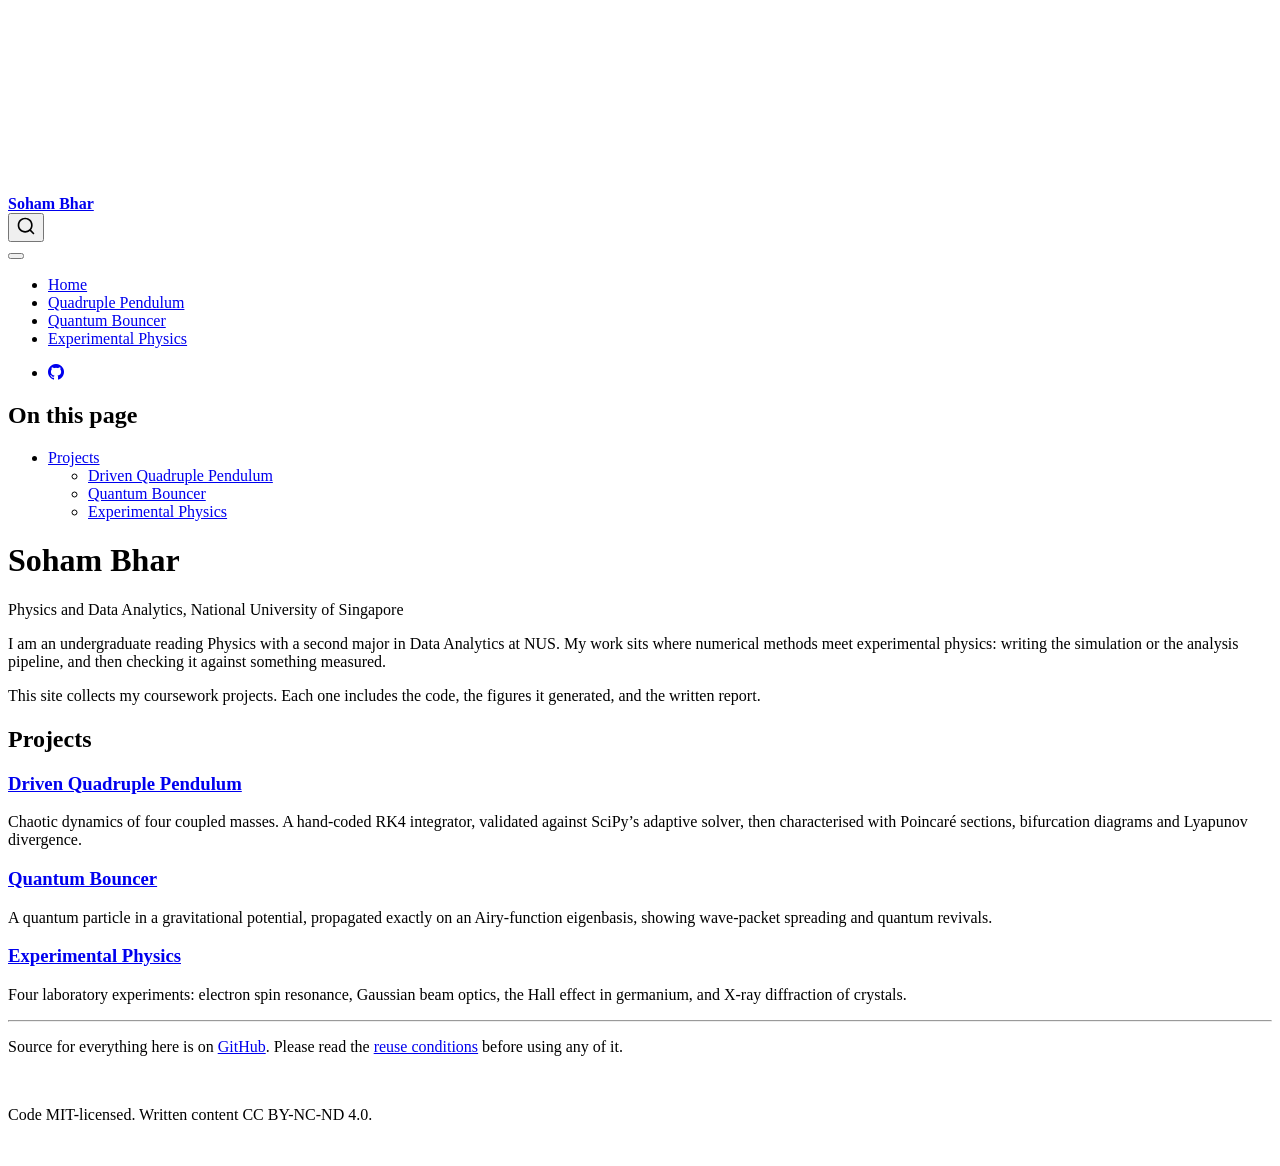
==== index.html @ c8d93c22 "Built site for gh-pages" ====
<!DOCTYPE html>
<html xmlns="http://www.w3.org/1999/xhtml" lang="en" xml:lang="en"><head>

<meta charset="utf-8">
<meta name="generator" content="quarto-1.10.18">

<meta name="viewport" content="width=device-width, initial-scale=1.0, user-scalable=yes">


<title>Soham Bhar</title>
<style>
/* Default styles provided by pandoc.
** See https://pandoc.org/MANUAL.html#variables-for-html for config info.
*/
span.smallcaps{font-variant: small-caps;}
div.columns{display: flex; gap: 1.5em;}
div.column{flex: auto;}
@media screen {
div.columns{gap: min(4vw, 1.5em);}
div.column{overflow-x: auto;}
}
div.hanging-indent{margin-left: 1.5em; text-indent: -1.5em;}
ul.task-list{list-style: none;}
ul.task-list li input[type="checkbox"] {
  width: 0.8em;
  margin: 0 0.8em 0.2em -1em; /* quarto-specific, see https://github.com/quarto-dev/quarto-cli/issues/4556 */ 
  vertical-align: middle;
}
</style>


<script src="site_libs/quarto-nav/quarto-nav.js"></script>
<script src="site_libs/quarto-nav/headroom.min.js"></script>
<script src="site_libs/clipboard/clipboard.min.js"></script>
<script src="site_libs/quarto-search/autocomplete.umd.js"></script>
<script src="site_libs/quarto-search/fuse.min.js"></script>
<script src="site_libs/quarto-search/quarto-search.js"></script>
<meta name="quarto:offset" content="./">
<script src="site_libs/quarto-html/quarto.js" type="module"></script>
<script src="site_libs/quarto-html/tabsets/tabsets.js" type="module"></script>
<script src="site_libs/quarto-html/popper.min.js"></script>
<script src="site_libs/quarto-html/tippy.umd.min.js"></script>
<script src="site_libs/quarto-html/anchor.min.js"></script>
<link href="site_libs/quarto-html/tippy.css" rel="stylesheet">
<link href="site_libs/quarto-html/quarto-syntax-highlighting-64a204ab8560d761af7679ceaba22944.css" rel="stylesheet" id="quarto-text-highlighting-styles">
<script src="site_libs/bootstrap/bootstrap.min.js"></script>
<link href="site_libs/bootstrap/bootstrap-icons.css" rel="stylesheet">
<link href="site_libs/bootstrap/bootstrap-3e9b1289f5f353c49b617ce48ad2bc38.min.css" rel="stylesheet" append-hash="true" id="quarto-bootstrap" data-mode="light">
<script id="quarto-search-options" type="application/json">{
  "location": "navbar",
  "copy-button": false,
  "collapse-after": 3,
  "panel-placement": "end",
  "type": "overlay",
  "limit": 50,
  "keyboard-shortcut": [
    "f",
    "/",
    "s"
  ],
  "show-item-context": false,
  "language": {
    "search-no-results-text": "No results",
    "search-matching-documents-text": "matching documents",
    "search-copy-link-title": "Copy link to search",
    "search-hide-matches-text": "Hide additional matches",
    "search-more-match-text": "more match in this document",
    "search-more-matches-text": "more matches in this document",
    "search-clear-button-title": "Clear",
    "search-text-placeholder": "",
    "search-detached-cancel-button-title": "Cancel",
    "search-submit-button-title": "Submit",
    "search-label": "Search"
  }
}</script>


<link rel="stylesheet" href="styles.css">
</head>

<body class="nav-fixed quarto-light">

<div id="quarto-search-results"></div>
  <header id="quarto-header" class="headroom fixed-top">
    <nav class="navbar navbar-expand-lg " data-bs-theme="dark">
      <div class="navbar-container container-fluid">
      <div class="navbar-brand-container mx-auto">
    <a class="navbar-brand" href="./index.html">
    <span class="navbar-title">Soham Bhar</span>
    </a>
  </div>
            <div id="quarto-search" class="" title="Search"></div>
          <button class="navbar-toggler" type="button" data-bs-toggle="collapse" data-bs-target="#navbarCollapse" aria-controls="navbarCollapse" role="menu" aria-expanded="false" aria-label="Toggle navigation" onclick="if (window.quartoToggleHeadroom) { window.quartoToggleHeadroom(); }">
  <span class="navbar-toggler-icon"></span>
</button>
          <div class="collapse navbar-collapse" id="navbarCollapse">
            <ul class="navbar-nav navbar-nav-scroll me-auto">
  <li class="nav-item">
    <a class="nav-link active" href="./index.html" aria-current="page"> 
<span class="menu-text">Home</span></a>
  </li>  
  <li class="nav-item">
    <a class="nav-link" href="./projects/quadruple-pendulum/index.html"> 
<span class="menu-text">Quadruple Pendulum</span></a>
  </li>  
  <li class="nav-item">
    <a class="nav-link" href="./projects/quantum-bouncer/index.html"> 
<span class="menu-text">Quantum Bouncer</span></a>
  </li>  
  <li class="nav-item">
    <a class="nav-link" href="./projects/experimental-physics/index.html"> 
<span class="menu-text">Experimental Physics</span></a>
  </li>  
</ul>
            <ul class="navbar-nav navbar-nav-scroll ms-auto">
  <li class="nav-item compact">
    <a class="nav-link" href="https://github.com/Soham-Bhar/projects"> <i class="bi bi-github" role="img" aria-label="GitHub">
</i> 
<span class="menu-text"></span></a>
  </li>  
</ul>
          </div> <!-- /navcollapse -->
            <div class="quarto-navbar-tools">
</div>
      </div> <!-- /container-fluid -->
    </nav>
</header>
<!-- content -->
<div id="quarto-content" class="quarto-container page-columns page-rows-contents page-layout-article page-navbar">
<!-- sidebar -->
<!-- margin-sidebar -->
    <div id="quarto-margin-sidebar" class="sidebar margin-sidebar">
        <nav id="TOC" role="doc-toc" class="toc-active">
    <h2 id="toc-title">On this page</h2>
   
  <ul>
  <li><a href="#projects" id="toc-projects" class="nav-link active" data-scroll-target="#projects">Projects</a>
  <ul class="collapse">
  <li><a href="#driven-quadruple-pendulum" id="toc-driven-quadruple-pendulum" class="nav-link" data-scroll-target="#driven-quadruple-pendulum">Driven Quadruple Pendulum</a></li>
  <li><a href="#quantum-bouncer" id="toc-quantum-bouncer" class="nav-link" data-scroll-target="#quantum-bouncer">Quantum Bouncer</a></li>
  <li><a href="#experimental-physics" id="toc-experimental-physics" class="nav-link" data-scroll-target="#experimental-physics">Experimental Physics</a></li>
  </ul></li>
  </ul>
</nav>
    </div>
<!-- main -->
<main class="content" id="quarto-document-content">

<header id="title-block-header" class="quarto-title-block default">
<div class="quarto-title">
<h1 class="title">Soham Bhar</h1>
<p class="subtitle lead">Physics and Data Analytics, National University of Singapore</p>
</div>



<div class="quarto-title-meta">

    
  
    
  </div>
  


</header>


<p>I am an undergraduate reading Physics with a second major in Data Analytics at NUS. My work sits where numerical methods meet experimental physics: writing the simulation or the analysis pipeline, and then checking it against something measured.</p>
<p>This site collects my coursework projects. Each one includes the code, the figures it generated, and the written report.</p>
<section id="projects" class="level2">
<h2 class="anchored" data-anchor-id="projects">Projects</h2>
<section id="driven-quadruple-pendulum" class="level3">
<h3 class="anchored" data-anchor-id="driven-quadruple-pendulum"><a href="./projects/quadruple-pendulum/index.html">Driven Quadruple Pendulum</a></h3>
<p>Chaotic dynamics of four coupled masses. A hand-coded RK4 integrator, validated against SciPy’s adaptive solver, then characterised with Poincaré sections, bifurcation diagrams and Lyapunov divergence.</p>
</section>
<section id="quantum-bouncer" class="level3">
<h3 class="anchored" data-anchor-id="quantum-bouncer"><a href="./projects/quantum-bouncer/index.html">Quantum Bouncer</a></h3>
<p>A quantum particle in a gravitational potential, propagated exactly on an Airy-function eigenbasis, showing wave-packet spreading and quantum revivals.</p>
</section>
<section id="experimental-physics" class="level3">
<h3 class="anchored" data-anchor-id="experimental-physics"><a href="./projects/experimental-physics/index.html">Experimental Physics</a></h3>
<p>Four laboratory experiments: electron spin resonance, Gaussian beam optics, the Hall effect in germanium, and X-ray diffraction of crystals.</p>
<hr>
<p>Source for everything here is on <a href="https://github.com/Soham-Bhar/projects">GitHub</a>. Please read the <a href="https://github.com/Soham-Bhar/projects/blob/main/DISCLAIMER.md">reuse conditions</a> before using any of it.</p>


</section>
</section>

</main> <!-- /main -->
<script id="quarto-html-after-body" type="application/javascript">
  window.document.addEventListener("DOMContentLoaded", function (event) {
    const icon = "";
    const anchorJS = new window.AnchorJS();
    anchorJS.options = {
      placement: 'right',
      icon: icon
    };
    anchorJS.add('.anchored');
    const isCodeAnnotation = (el) => {
      for (const clz of el.classList) {
        if (clz.startsWith('code-annotation-')) {                     
          return true;
        }
      }
      return false;
    }
    const onCopySuccess = function(e) {
      // button target
      const button = e.trigger;
      // don't keep focus
      button.blur();
      // flash "checked"
      button.classList.add('code-copy-button-checked');
      var currentTitle = button.getAttribute("title");
      button.setAttribute("title", "Copied!");
      let tooltip;
      if (window.bootstrap) {
        button.setAttribute("data-bs-toggle", "tooltip");
        button.setAttribute("data-bs-placement", "left");
        button.setAttribute("data-bs-title", "Copied!");
        tooltip = new bootstrap.Tooltip(button, 
          { trigger: "manual", 
            customClass: "code-copy-button-tooltip",
            offset: [0, -8]});
        tooltip.show();    
      }
      setTimeout(function() {
        if (tooltip) {
          tooltip.hide();
          button.removeAttribute("data-bs-title");
          button.removeAttribute("data-bs-toggle");
          button.removeAttribute("data-bs-placement");
        }
        button.setAttribute("title", currentTitle);
        button.classList.remove('code-copy-button-checked');
      }, 1000);
      // clear code selection
      e.clearSelection();
    }
    const getTextToCopy = function(trigger) {
      const outerScaffold = trigger.parentElement.cloneNode(true);
      const codeEl = outerScaffold.querySelector('code');
      for (const childEl of codeEl.children) {
        if (isCodeAnnotation(childEl)) {
          childEl.remove();
        }
      }
      return codeEl.innerText;
    }
    const clipboard = new window.ClipboardJS('.code-copy-button:not([data-in-quarto-modal])', {
      text: getTextToCopy
    });
    clipboard.on('success', onCopySuccess);
    if (window.document.getElementById('quarto-embedded-source-code-modal')) {
      const clipboardModal = new window.ClipboardJS('.code-copy-button[data-in-quarto-modal]', {
        text: getTextToCopy,
        container: window.document.getElementById('quarto-embedded-source-code-modal')
      });
      clipboardModal.on('success', onCopySuccess);
    }
      var localhostRegex = new RegExp(/^(?:http|https):\/\/localhost\:?[0-9]*\//);
      var mailtoRegex = new RegExp(/^mailto:/);
        var filterRegex = new RegExp("https:\/\/Soham-Bhar\.github\.io\/projects\/");
      var isInternal = (href) => {
          return filterRegex.test(href) || localhostRegex.test(href) || mailtoRegex.test(href);
      }
      // Inspect non-navigation links and adorn them if external
     var links = window.document.querySelectorAll('a[href]:not(.nav-link):not(.navbar-brand):not(.toc-action):not(.sidebar-link):not(.sidebar-item-toggle):not(.pagination-link):not(.no-external):not([aria-hidden]):not(.dropdown-item):not(.quarto-navigation-tool):not(.about-link)');
      for (var i=0; i<links.length; i++) {
        const link = links[i];
        if (!isInternal(link.href)) {
          // undo the damage that might have been done by quarto-nav.js in the case of
          // links that we want to consider external
          if (link.dataset.originalHref !== undefined) {
            link.href = link.dataset.originalHref;
          }
        }
      }
    function tippyHover(el, contentFn, onTriggerFn, onUntriggerFn) {
      const config = {
        allowHTML: true,
        maxWidth: 500,
        delay: 100,
        arrow: false,
        appendTo: function(el) {
            return el.parentElement;
        },
        interactive: true,
        interactiveBorder: 10,
        theme: 'quarto',
        placement: 'bottom-start',
      };
      if (contentFn) {
        config.content = contentFn;
      }
      if (onTriggerFn) {
        config.onTrigger = onTriggerFn;
      }
      if (onUntriggerFn) {
        config.onUntrigger = onUntriggerFn;
      }
      window.tippy(el, config); 
    }
    const noterefs = window.document.querySelectorAll('a[role="doc-noteref"]');
    for (var i=0; i<noterefs.length; i++) {
      const ref = noterefs[i];
      tippyHover(ref, function() {
        // use id or data attribute instead here
        let href = ref.getAttribute('data-footnote-href') || ref.getAttribute('href');
        try { href = new URL(href).hash; } catch {}
        const id = href.replace(/^#\/?/, "");
        const note = window.document.getElementById(id);
        if (note) {
          return note.innerHTML;
        } else {
          return "";
        }
      });
    }
    const xrefs = window.document.querySelectorAll('a.quarto-xref');
    const processXRef = (id, note) => {
      // Strip column container classes
      const stripColumnClz = (el) => {
        el.classList.remove("page-full", "page-columns");
        if (el.children) {
          for (const child of el.children) {
            stripColumnClz(child);
          }
        }
      }
      stripColumnClz(note)
      if (id === null || id.startsWith('sec-')) {
        // Special case sections, only their first couple elements
        const container = document.createElement("div");
        if (note.children && note.children.length > 2) {
          container.appendChild(note.children[0].cloneNode(true));
          for (let i = 1; i < note.children.length; i++) {
            const child = note.children[i];
            if (child.tagName === "P" && child.innerText === "") {
              continue;
            } else {
              container.appendChild(child.cloneNode(true));
              break;
            }
          }
          if (window.Quarto?.typesetMath) {
            window.Quarto.typesetMath(container);
          }
          return container.innerHTML
        } else {
          if (window.Quarto?.typesetMath) {
            window.Quarto.typesetMath(note);
          }
          return note.innerHTML;
        }
      } else {
        // Remove any anchor links if they are present
        const anchorLink = note.querySelector('a.anchorjs-link');
        if (anchorLink) {
          anchorLink.remove();
        }
        if (window.Quarto?.typesetMath) {
          window.Quarto.typesetMath(note);
        }
        if (note.classList.contains("callout")) {
          return note.outerHTML;
        } else {
          return note.innerHTML;
        }
      }
    }
    for (var i=0; i<xrefs.length; i++) {
      const xref = xrefs[i];
      tippyHover(xref, undefined, function(instance) {
        instance.disable();
        let url = xref.getAttribute('href');
        let hash = undefined; 
        if (url.startsWith('#')) {
          hash = url;
        } else {
          try { hash = new URL(url).hash; } catch {}
        }
        if (hash) {
          const id = hash.replace(/^#\/?/, "");
          const note = window.document.getElementById(id);
          if (note !== null) {
            try {
              const html = processXRef(id, note.cloneNode(true));
              instance.setContent(html);
            } finally {
              instance.enable();
              instance.show();
            }
          } else {
            // See if we can fetch this
            fetch(url.split('#')[0])
            .then(res => res.text())
            .then(html => {
              const parser = new DOMParser();
              const htmlDoc = parser.parseFromString(html, "text/html");
              const note = htmlDoc.getElementById(id);
              if (note !== null) {
                const html = processXRef(id, note);
                instance.setContent(html);
              } 
            }).finally(() => {
              instance.enable();
              instance.show();
            });
          }
        } else {
          // See if we can fetch a full url (with no hash to target)
          // This is a special case and we should probably do some content thinning / targeting
          fetch(url)
          .then(res => res.text())
          .then(html => {
            const parser = new DOMParser();
            const htmlDoc = parser.parseFromString(html, "text/html");
            const note = htmlDoc.querySelector('main.content');
            if (note !== null) {
              // This should only happen for chapter cross references
              // (since there is no id in the URL)
              // remove the first header
              if (note.children.length > 0 && note.children[0].tagName === "HEADER") {
                note.children[0].remove();
              }
              const html = processXRef(null, note);
              instance.setContent(html);
            } 
          }).finally(() => {
            instance.enable();
            instance.show();
          });
        }
      }, function(instance) {
      });
    }
        let selectedAnnoteEl;
        const selectorForAnnotation = ( cell, annotation) => {
          let cellAttr = 'data-code-cell="' + cell + '"';
          let lineAttr = 'data-code-annotation="' +  annotation + '"';
          const selector = 'span[' + cellAttr + '][' + lineAttr + ']';
          return selector;
        }
        const selectCodeLines = (annoteEl) => {
          const doc = window.document;
          const targetCell = annoteEl.getAttribute("data-target-cell");
          const targetAnnotation = annoteEl.getAttribute("data-target-annotation");
          const annoteSpan = window.document.querySelector(selectorForAnnotation(targetCell, targetAnnotation));
          const lines = annoteSpan.getAttribute("data-code-lines").split(",");
          const lineIds = lines.map((line) => {
            return targetCell + "-" + line;
          })
          let top = null;
          let height = null;
          let parent = null;
          if (lineIds.length > 0) {
              //compute the position of the single el (top and bottom and make a div)
              const el = window.document.getElementById(lineIds[0]);
              top = el.offsetTop;
              height = el.offsetHeight;
              parent = el.parentElement.parentElement;
            if (lineIds.length > 1) {
              const lastEl = window.document.getElementById(lineIds[lineIds.length - 1]);
              const bottom = lastEl.offsetTop + lastEl.offsetHeight;
              height = bottom - top;
            }
            if (top !== null && height !== null && parent !== null) {
              // cook up a div (if necessary) and position it 
              let div = window.document.getElementById("code-annotation-line-highlight");
              if (div === null) {
                div = window.document.createElement("div");
                div.setAttribute("id", "code-annotation-line-highlight");
                div.style.position = 'absolute';
                parent.appendChild(div);
              }
              div.style.top = top - 2 + "px";
              div.style.height = height + 4 + "px";
              div.style.left = 0;
              let gutterDiv = window.document.getElementById("code-annotation-line-highlight-gutter");
              if (gutterDiv === null) {
                gutterDiv = window.document.createElement("div");
                gutterDiv.setAttribute("id", "code-annotation-line-highlight-gutter");
                gutterDiv.style.position = 'absolute';
                const codeCell = window.document.getElementById(targetCell);
                const gutter = codeCell.querySelector('.code-annotation-gutter');
                gutter.appendChild(gutterDiv);
              }
              gutterDiv.style.top = top - 2 + "px";
              gutterDiv.style.height = height + 4 + "px";
            }
            selectedAnnoteEl = annoteEl;
          }
        };
        const unselectCodeLines = () => {
          const elementsIds = ["code-annotation-line-highlight", "code-annotation-line-highlight-gutter"];
          elementsIds.forEach((elId) => {
            const div = window.document.getElementById(elId);
            if (div) {
              div.remove();
            }
          });
          selectedAnnoteEl = undefined;
        };
          // Handle positioning of the toggle
      window.addEventListener(
        "resize",
        throttle(() => {
          elRect = undefined;
          if (selectedAnnoteEl) {
            selectCodeLines(selectedAnnoteEl);
          }
        }, 10)
      );
      function throttle(fn, ms) {
      let throttle = false;
      let timer;
        return (...args) => {
          if(!throttle) { // first call gets through
              fn.apply(this, args);
              throttle = true;
          } else { // all the others get throttled
              if(timer) clearTimeout(timer); // cancel #2
              timer = setTimeout(() => {
                fn.apply(this, args);
                timer = throttle = false;
              }, ms);
          }
        };
      }
        // Attach click handler to the DT
        const annoteDls = window.document.querySelectorAll('dt[data-target-cell]');
        for (const annoteDlNode of annoteDls) {
          annoteDlNode.addEventListener('click', (event) => {
            const clickedEl = event.target;
            if (clickedEl !== selectedAnnoteEl) {
              unselectCodeLines();
              const activeEl = window.document.querySelector('dt[data-target-cell].code-annotation-active');
              if (activeEl) {
                activeEl.classList.remove('code-annotation-active');
              }
              selectCodeLines(clickedEl);
              clickedEl.classList.add('code-annotation-active');
            } else {
              // Unselect the line
              unselectCodeLines();
              clickedEl.classList.remove('code-annotation-active');
            }
          });
        }
    const findCites = (el) => {
      const parentEl = el.parentElement;
      if (parentEl) {
        const cites = parentEl.dataset.cites;
        if (cites) {
          return {
            el,
            cites: cites.split(' ')
          };
        } else {
          return findCites(el.parentElement)
        }
      } else {
        return undefined;
      }
    };
    var bibliorefs = window.document.querySelectorAll('a[role="doc-biblioref"]');
    for (var i=0; i<bibliorefs.length; i++) {
      const ref = bibliorefs[i];
      const citeInfo = findCites(ref);
      if (citeInfo) {
        tippyHover(citeInfo.el, function() {
          var popup = window.document.createElement('div');
          citeInfo.cites.forEach(function(cite) {
            var citeDiv = window.document.createElement('div');
            citeDiv.classList.add('hanging-indent');
            citeDiv.classList.add('csl-entry');
            var biblioDiv = window.document.getElementById('ref-' + cite);
            if (biblioDiv) {
              citeDiv.innerHTML = biblioDiv.innerHTML;
            }
            popup.appendChild(citeDiv);
          });
          return popup.innerHTML;
        });
      }
    }
  });
  </script>
</div> <!-- /content -->
<footer class="footer">
  <div class="nav-footer">
    <div class="nav-footer-left">
      &nbsp;
    </div>   
    <div class="nav-footer-center">
<p>Code MIT-licensed. Written content CC BY-NC-ND 4.0.</p>
</div>
    <div class="nav-footer-right">
      &nbsp;
    </div>
  </div>
</footer>




</body></html>
---- site_libs/quarto-html/tippy.css ----
.tippy-box[data-animation=fade][data-state=hidden]{opacity:0}[data-tippy-root]{max-width:calc(100vw - 10px)}.tippy-box{position:relative;background-color:#333;color:#fff;border-radius:4px;font-size:14px;line-height:1.4;white-space:normal;outline:0;transition-property:transform,visibility,opacity}.tippy-box[data-placement^=top]>.tippy-arrow{bottom:0}.tippy-box[data-placement^=top]>.tippy-arrow:before{bottom:-7px;left:0;border-width:8px 8px 0;border-top-color:initial;transform-origin:center top}.tippy-box[data-placement^=bottom]>.tippy-arrow{top:0}.tippy-box[data-placement^=bottom]>.tippy-arrow:before{top:-7px;left:0;border-width:0 8px 8px;border-bottom-color:initial;transform-origin:center bottom}.tippy-box[data-placement^=left]>.tippy-arrow{right:0}.tippy-box[data-placement^=left]>.tippy-arrow:before{border-width:8px 0 8px 8px;border-left-color:initial;right:-7px;transform-origin:center left}.tippy-box[data-placement^=right]>.tippy-arrow{left:0}.tippy-box[data-placement^=right]>.tippy-arrow:before{left:-7px;border-width:8px 8px 8px 0;border-right-color:initial;transform-origin:center right}.tippy-box[data-inertia][data-state=visible]{transition-timing-function:cubic-bezier(.54,1.5,.38,1.11)}.tippy-arrow{width:16px;height:16px;color:#333}.tippy-arrow:before{content:"";position:absolute;border-color:transparent;border-style:solid}.tippy-content{position:relative;padding:5px 9px;z-index:1}
---- styles.css ----
/* Site styling. Kept minimal so the Quarto theme does the heavy lifting. */
.navbar-brand { font-weight: 600; }
img { max-width: 100%; height: auto; }
table { font-size: 0.95rem; }
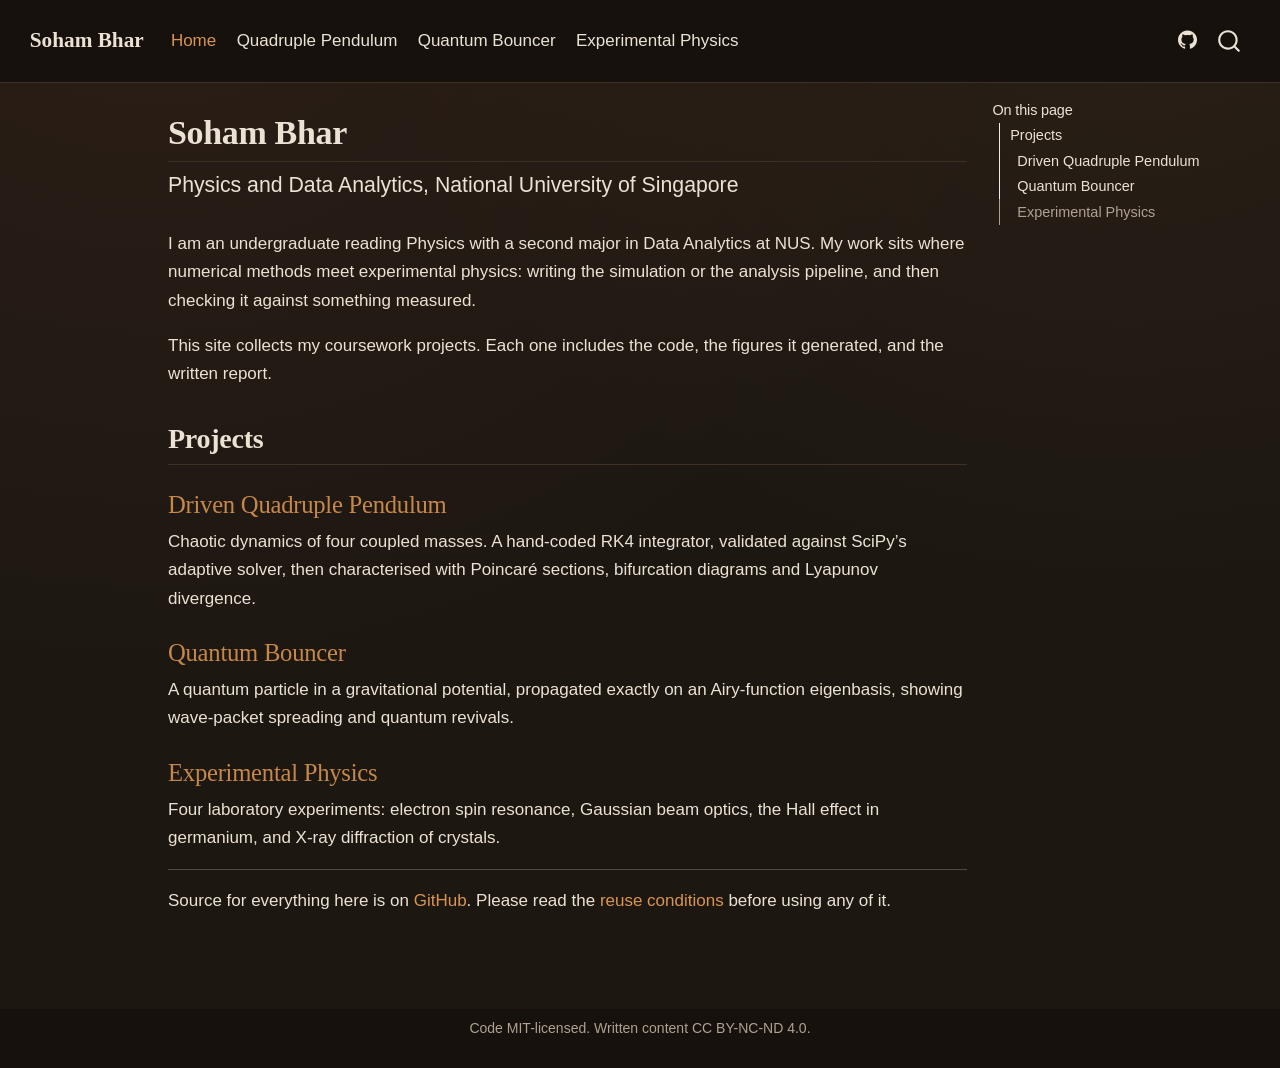
==== commit 89d18160: "Built site for gh-pages" ====
--- a/index.html
+++ b/index.html
@@ -42,10 +42,10 @@
 <script src="site_libs/quarto-html/tippy.umd.min.js"></script>
 <script src="site_libs/quarto-html/anchor.min.js"></script>
 <link href="site_libs/quarto-html/tippy.css" rel="stylesheet">
-<link href="site_libs/quarto-html/quarto-syntax-highlighting-64a204ab8560d761af7679ceaba22944.css" rel="stylesheet" id="quarto-text-highlighting-styles">
+<link href="site_libs/quarto-html/quarto-syntax-highlighting-dark-66e1cb67f2d93782b26b11f2c01b1d3b.css" rel="stylesheet" id="quarto-text-highlighting-styles">
 <script src="site_libs/bootstrap/bootstrap.min.js"></script>
 <link href="site_libs/bootstrap/bootstrap-icons.css" rel="stylesheet">
-<link href="site_libs/bootstrap/bootstrap-3e9b1289f5f353c49b617ce48ad2bc38.min.css" rel="stylesheet" append-hash="true" id="quarto-bootstrap" data-mode="light">
+<link href="site_libs/bootstrap/bootstrap-7ea43e9ae8545d4ee44b853f234bedcc.min.css" rel="stylesheet" append-hash="true" id="quarto-bootstrap" data-mode="dark">
 <script id="quarto-search-options" type="application/json">{
   "location": "navbar",
   "copy-button": false,
--- a/site_libs/quarto-html/quarto-syntax-highlighting-dark-66e1cb67f2d93782b26b11f2c01b1d3b.css
+++ b/site_libs/quarto-html/quarto-syntax-highlighting-dark-66e1cb67f2d93782b26b11f2c01b1d3b.css
@@ -0,0 +1,219 @@
+/* quarto syntax highlight colors */
+:root {
+  --quarto-hl-al-color: #f07178;
+  --quarto-hl-an-color: #d4d0ab;
+  --quarto-hl-at-color: #00e0e0;
+  --quarto-hl-bn-color: #d4d0ab;
+  --quarto-hl-bu-color: #abe338;
+  --quarto-hl-ch-color: #abe338;
+  --quarto-hl-co-color: #f8f8f2;
+  --quarto-hl-cv-color: #ffd700;
+  --quarto-hl-cn-color: #ffd700;
+  --quarto-hl-cf-color: #ffa07a;
+  --quarto-hl-dt-color: #ffa07a;
+  --quarto-hl-dv-color: #d4d0ab;
+  --quarto-hl-do-color: #f8f8f2;
+  --quarto-hl-er-color: #f07178;
+  --quarto-hl-ex-color: #00e0e0;
+  --quarto-hl-fl-color: #d4d0ab;
+  --quarto-hl-fu-color: #ffa07a;
+  --quarto-hl-im-color: #abe338;
+  --quarto-hl-in-color: #d4d0ab;
+  --quarto-hl-kw-color: #ffa07a;
+  --quarto-hl-op-color: #ffa07a;
+  --quarto-hl-ot-color: #00e0e0;
+  --quarto-hl-pp-color: #dcc6e0;
+  --quarto-hl-re-color: #00e0e0;
+  --quarto-hl-sc-color: #abe338;
+  --quarto-hl-ss-color: #abe338;
+  --quarto-hl-st-color: #abe338;
+  --quarto-hl-va-color: #00e0e0;
+  --quarto-hl-vs-color: #abe338;
+  --quarto-hl-wa-color: #dcc6e0;
+}
+
+/* other quarto variables */
+:root {
+  --quarto-font-monospace: "Cascadia Code", "JetBrains Mono", Consolas, Menlo, monospace;
+}
+
+/* syntax highlight based on Pandoc's rules */
+pre > code.sourceCode > span {
+  color: #f8f8f2;
+}
+
+code.sourceCode > span {
+  color: #f8f8f2;
+}
+
+div.sourceCode,
+div.sourceCode pre.sourceCode {
+  color: #f8f8f2;
+}
+
+/* Normal */
+code span {
+  color: #f8f8f2;
+}
+
+/* Alert */
+code span.al {
+  color: #f07178;
+}
+
+/* Annotation */
+code span.an {
+  color: #d4d0ab;
+}
+
+/* Attribute */
+code span.at {
+  color: #00e0e0;
+}
+
+/* BaseN */
+code span.bn {
+  color: #d4d0ab;
+}
+
+/* BuiltIn */
+code span.bu {
+  color: #abe338;
+}
+
+/* ControlFlow */
+code span.cf {
+  font-weight: bold;
+  color: #ffa07a;
+}
+
+/* Char */
+code span.ch {
+  color: #abe338;
+}
+
+/* Constant */
+code span.cn {
+  color: #ffd700;
+}
+
+/* Comment */
+code span.co {
+  font-style: italic;
+  color: #f8f8f2;
+}
+
+/* CommentVar */
+code span.cv {
+  color: #ffd700;
+}
+
+/* Documentation */
+code span.do {
+  color: #f8f8f2;
+}
+
+/* DataType */
+code span.dt {
+  color: #ffa07a;
+}
+
+/* DecVal */
+code span.dv {
+  color: #d4d0ab;
+}
+
+/* Error */
+code span.er {
+  color: #f07178;
+  text-decoration: underline;
+}
+
+/* Extension */
+code span.ex {
+  font-weight: bold;
+  color: #00e0e0;
+}
+
+/* Float */
+code span.fl {
+  color: #d4d0ab;
+}
+
+/* Function */
+code span.fu {
+  color: #ffa07a;
+}
+
+/* Import */
+code span.im {
+  color: #abe338;
+}
+
+/* Information */
+code span.in {
+  color: #d4d0ab;
+}
+
+/* Keyword */
+code span.kw {
+  font-weight: bold;
+  color: #ffa07a;
+}
+
+/* Operator */
+code span.op {
+  color: #ffa07a;
+}
+
+/* Other */
+code span.ot {
+  color: #00e0e0;
+}
+
+/* Preprocessor */
+code span.pp {
+  color: #dcc6e0;
+}
+
+/* RegionMarker */
+code span.re {
+  background-color: #f8f8f2;
+  color: #00e0e0;
+}
+
+/* SpecialChar */
+code span.sc {
+  color: #abe338;
+}
+
+/* SpecialString */
+code span.ss {
+  color: #abe338;
+}
+
+/* String */
+code span.st {
+  color: #abe338;
+}
+
+/* Variable */
+code span.va {
+  color: #00e0e0;
+}
+
+/* VerbatimString */
+code span.vs {
+  color: #abe338;
+}
+
+/* Warning */
+code span.wa {
+  color: #dcc6e0;
+}
+
+.prevent-inlining {
+  content: "</";
+}
+
+/*# sourceMappingURL=88d5ba2ff3b091713fd435de5d09d531.css.map */
--- a/styles.css
+++ b/styles.css
@@ -1,4 +1,3 @@
-/* Site styling. Kept minimal so the Quarto theme does the heavy lifting. */
-.navbar-brand { font-weight: 600; }
+/* Small overrides on top of rustic-dark.scss. Theming lives in the SCSS file. */
 img { max-width: 100%; height: auto; }
 table { font-size: 0.95rem; }
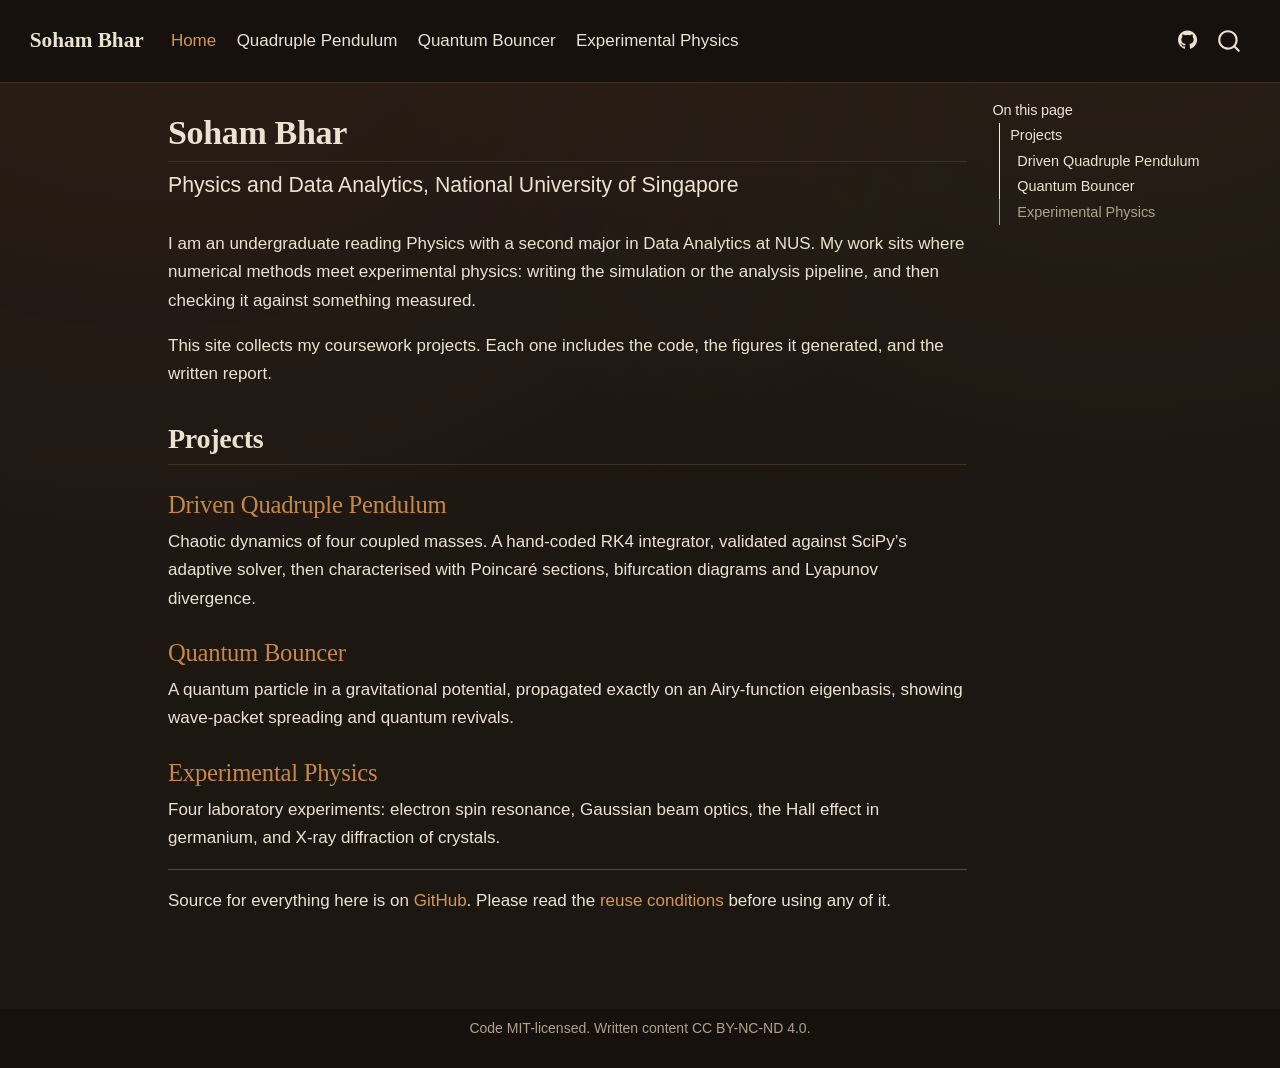
==== commit d422a5b3: "Built site for gh-pages" ====
--- a/index.html
+++ b/index.html
@@ -45,7 +45,7 @@
 <link href="site_libs/quarto-html/quarto-syntax-highlighting-dark-66e1cb67f2d93782b26b11f2c01b1d3b.css" rel="stylesheet" id="quarto-text-highlighting-styles">
 <script src="site_libs/bootstrap/bootstrap.min.js"></script>
 <link href="site_libs/bootstrap/bootstrap-icons.css" rel="stylesheet">
-<link href="site_libs/bootstrap/bootstrap-7ea43e9ae8545d4ee44b853f234bedcc.min.css" rel="stylesheet" append-hash="true" id="quarto-bootstrap" data-mode="dark">
+<link href="site_libs/bootstrap/bootstrap-890c2de5eeea143fa8179472a47f5c75.min.css" rel="stylesheet" append-hash="true" id="quarto-bootstrap" data-mode="dark">
 <script id="quarto-search-options" type="application/json">{
   "location": "navbar",
   "copy-button": false,
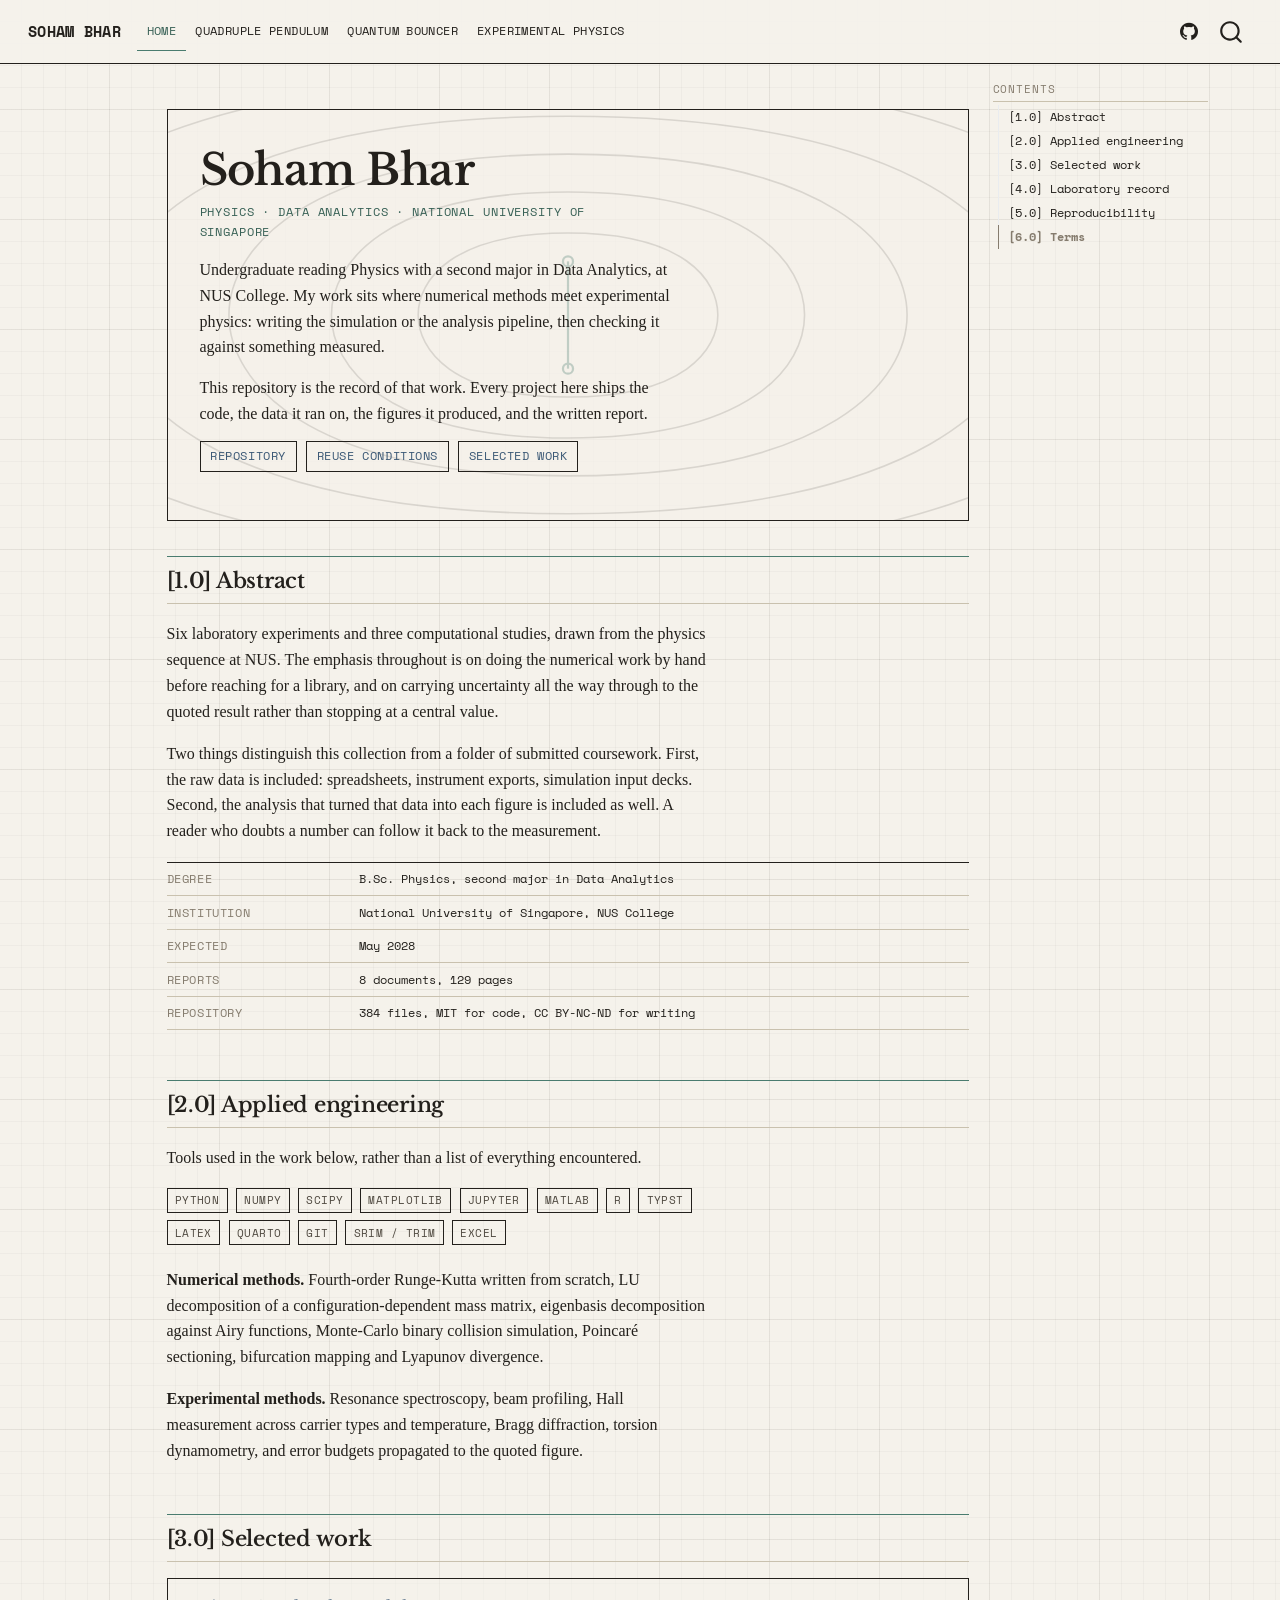
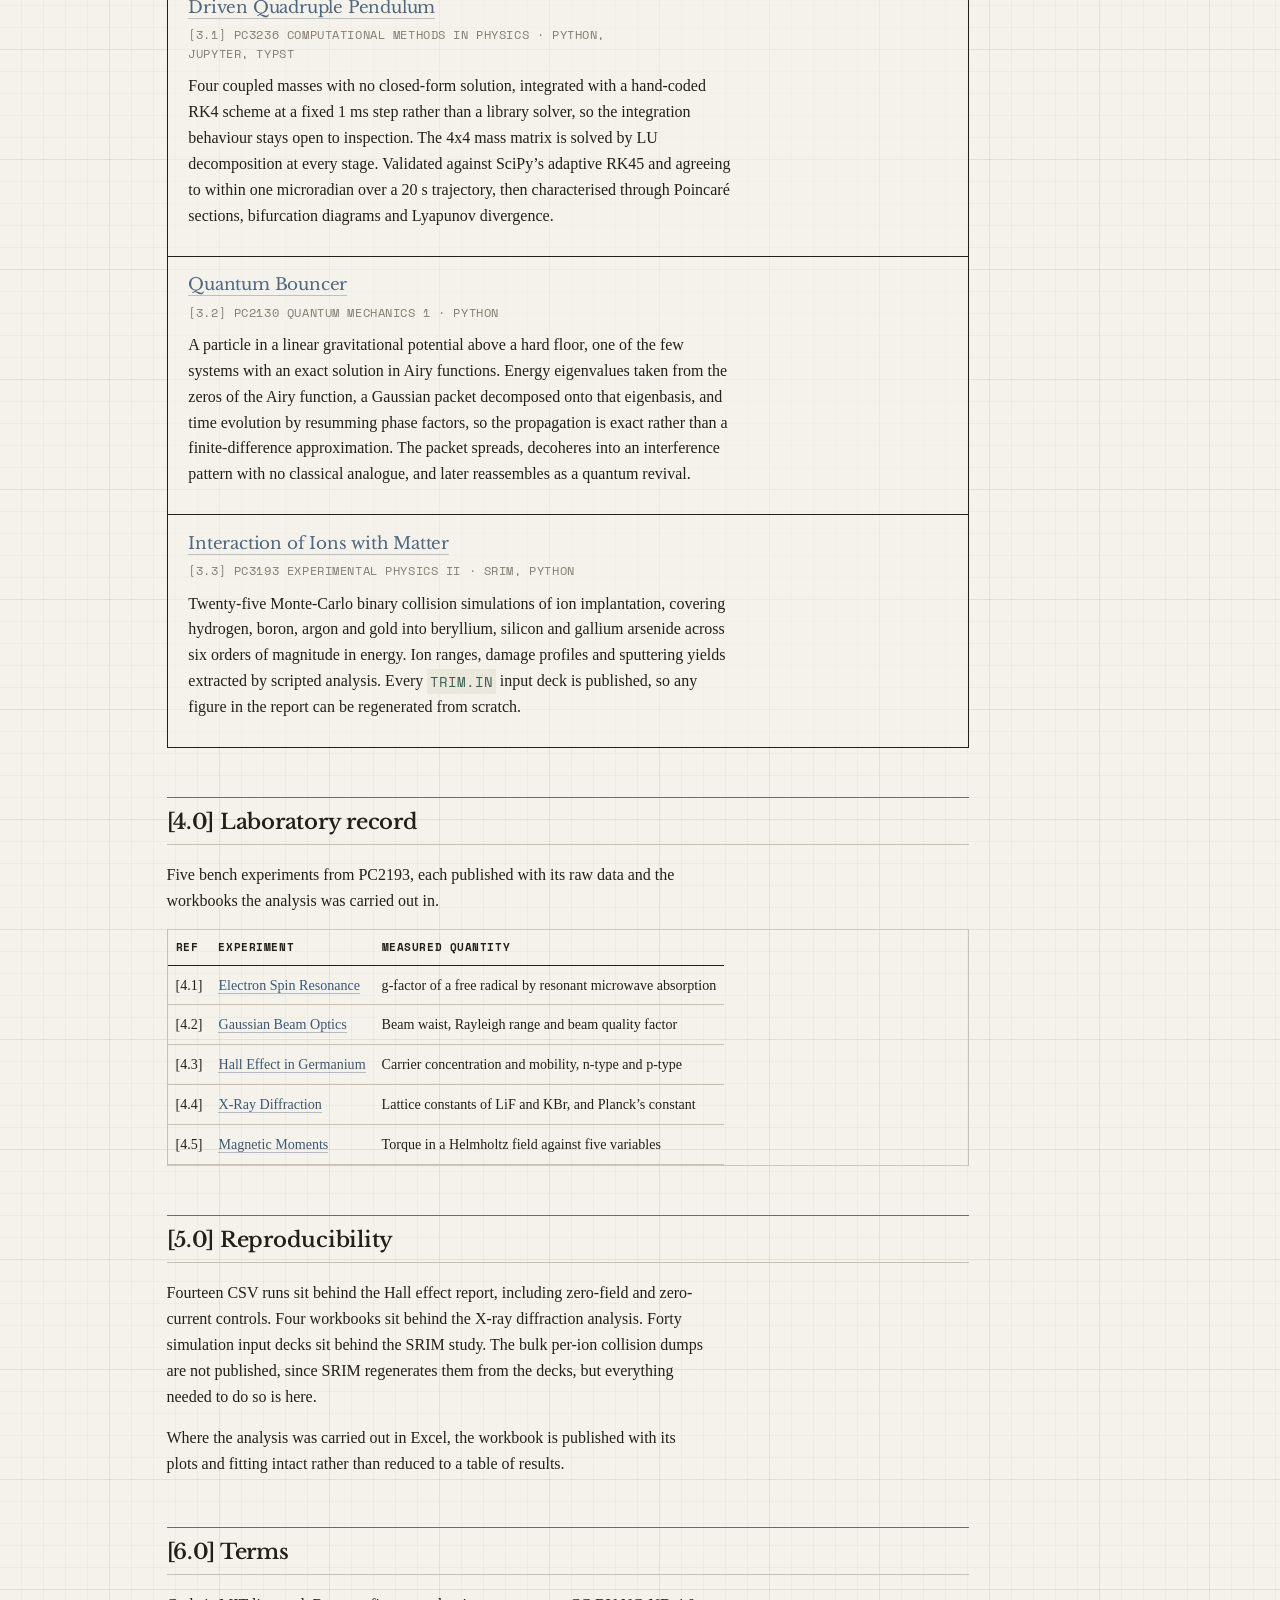
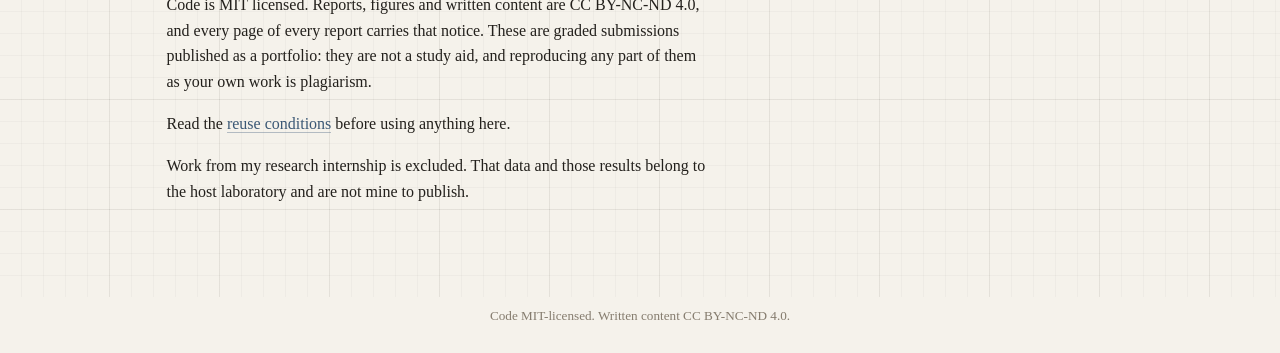
==== commit a684eb88: "Built site for gh-pages" ====
--- a/index.html
+++ b/index.html
@@ -42,10 +42,10 @@
 <script src="site_libs/quarto-html/tippy.umd.min.js"></script>
 <script src="site_libs/quarto-html/anchor.min.js"></script>
 <link href="site_libs/quarto-html/tippy.css" rel="stylesheet">
-<link href="site_libs/quarto-html/quarto-syntax-highlighting-dark-66e1cb67f2d93782b26b11f2c01b1d3b.css" rel="stylesheet" id="quarto-text-highlighting-styles">
+<link href="site_libs/quarto-html/quarto-syntax-highlighting-ecf344317f327f851264e1037ae5e1b5.css" rel="stylesheet" id="quarto-text-highlighting-styles">
 <script src="site_libs/bootstrap/bootstrap.min.js"></script>
 <link href="site_libs/bootstrap/bootstrap-icons.css" rel="stylesheet">
-<link href="site_libs/bootstrap/bootstrap-890c2de5eeea143fa8179472a47f5c75.min.css" rel="stylesheet" append-hash="true" id="quarto-bootstrap" data-mode="dark">
+<link href="site_libs/bootstrap/bootstrap-4ca007f3a6d79a87bb5058a75c5b479d.min.css" rel="stylesheet" append-hash="true" id="quarto-bootstrap" data-mode="light">
 <script id="quarto-search-options" type="application/json">{
   "location": "navbar",
   "copy-button": false,
@@ -73,6 +73,9 @@
     "search-label": "Search"
   }
 }</script>
+<link rel="preconnect" href="https://fonts.googleapis.com">
+<link rel="preconnect" href="https://fonts.gstatic.com" crossorigin="">
+<link rel="stylesheet" href="https://fonts.googleapis.com/css2?family=Libre+Baskerville:ital,wght@0,400;0,700;1,400&amp;family=Space+Mono:ital,wght@0,400;0,700;1,400&amp;display=swap">
 
 
 <link rel="stylesheet" href="styles.css">
@@ -131,61 +134,157 @@
 <!-- margin-sidebar -->
     <div id="quarto-margin-sidebar" class="sidebar margin-sidebar">
         <nav id="TOC" role="doc-toc" class="toc-active">
-    <h2 id="toc-title">On this page</h2>
+    <h2 id="toc-title">Contents</h2>
    
   <ul>
-  <li><a href="#projects" id="toc-projects" class="nav-link active" data-scroll-target="#projects">Projects</a>
-  <ul class="collapse">
-  <li><a href="#driven-quadruple-pendulum" id="toc-driven-quadruple-pendulum" class="nav-link" data-scroll-target="#driven-quadruple-pendulum">Driven Quadruple Pendulum</a></li>
-  <li><a href="#quantum-bouncer" id="toc-quantum-bouncer" class="nav-link" data-scroll-target="#quantum-bouncer">Quantum Bouncer</a></li>
-  <li><a href="#experimental-physics" id="toc-experimental-physics" class="nav-link" data-scroll-target="#experimental-physics">Experimental Physics</a></li>
-  </ul></li>
+  <li><a href="#10-abstract" id="toc-10-abstract" class="nav-link active" data-scroll-target="#10-abstract">[1.0] Abstract</a></li>
+  <li><a href="#20-applied-engineering" id="toc-20-applied-engineering" class="nav-link" data-scroll-target="#20-applied-engineering">[2.0] Applied engineering</a></li>
+  <li><a href="#30-selected-work" id="toc-30-selected-work" class="nav-link" data-scroll-target="#30-selected-work">[3.0] Selected work</a></li>
+  <li><a href="#40-laboratory-record" id="toc-40-laboratory-record" class="nav-link" data-scroll-target="#40-laboratory-record">[4.0] Laboratory record</a></li>
+  <li><a href="#50-reproducibility" id="toc-50-reproducibility" class="nav-link" data-scroll-target="#50-reproducibility">[5.0] Reproducibility</a></li>
+  <li><a href="#60-terms" id="toc-60-terms" class="nav-link" data-scroll-target="#60-terms">[6.0] Terms</a></li>
   </ul>
 </nav>
     </div>
 <!-- main -->
-<main class="content" id="quarto-document-content">
-
-<header id="title-block-header" class="quarto-title-block default">
-<div class="quarto-title">
-<h1 class="title">Soham Bhar</h1>
-<p class="subtitle lead">Physics and Data Analytics, National University of Singapore</p>
-</div>
-
-
-
-<div class="quarto-title-meta">
-
-    
-  
-    
-  </div>
-  
-
-
-</header>
-
-
-<p>I am an undergraduate reading Physics with a second major in Data Analytics at NUS. My work sits where numerical methods meet experimental physics: writing the simulation or the analysis pipeline, and then checking it against something measured.</p>
-<p>This site collects my coursework projects. Each one includes the code, the figures it generated, and the written report.</p>
-<section id="projects" class="level2">
-<h2 class="anchored" data-anchor-id="projects">Projects</h2>
-<section id="driven-quadruple-pendulum" class="level3">
+<main class="content" id="quarto-document-content"><header id="title-block-header" class="quarto-title-block"></header>
+
+
+
+
+<div class="hero">
+<svg class="hero-motif" viewbox="0 0 800 260" preserveaspectratio="xMidYMid slice" aria-hidden="true" focusable="false">
+<g fill="none" stroke="#23201c" stroke-width="1" opacity="0.13"> <path d="M400 78 C 326 78 305 108 305 130 C 305 152 326 182 400 182 C 474 182 495 152 495 130 C 495 108 474 78 400 78 Z"></path> <path d="M400 52 C 283 52 250 98 250 130 C 250 162 283 208 400 208 C 517 208 550 162 550 130 C 550 98 517 52 400 52 Z"></path> <path d="M400 28 C 232 28 185 89 185 130 C 185 171 232 232 400 232 C 568 232 615 171 615 130 C 615 89 568 28 400 28 Z"></path> <path d="M400 4 C 174 4 110 80 110 130 C 110 180 174 256 400 256 C 626 256 690 180 690 130 C 690 80 626 4 400 4 Z"></path> <path d="M400 -22 C 112 -22 30 71 30 130 C 30 189 112 282 400 282 C 688 282 770 189 770 130 C 770 71 688 -22 400 -22 Z"></path> </g> <g fill="none" stroke="#4a7c6f" stroke-width="1.4" opacity="0.3"> <line x1="400" y1="96" x2="400" y2="164"></line> <circle cx="400" cy="96" r="3.2"></circle> <circle cx="400" cy="164" r="3.2"></circle> </g>
+</svg>
+<section id="soham-bhar" class="level1">
+<h1>Soham Bhar</h1>
+<div class="role">
+<p>Physics · Data Analytics · National University of Singapore</p>
+</div>
+<p>Undergraduate reading Physics with a second major in Data Analytics, at NUS College. My work sits where numerical methods meet experimental physics: writing the simulation or the analysis pipeline, then checking it against something measured.</p>
+<p>This repository is the record of that work. Every project here ships the code, the data it ran on, the figures it produced, and the written report.</p>
+<div class="hero-links">
+<p><a href="https://github.com/Soham-Bhar/projects">Repository</a> <a href="https://github.com/Soham-Bhar/projects/blob/main/DISCLAIMER.md">Reuse conditions</a> <a href="#30-selected-work">Selected work</a></p>
+</div>
+</section>
+</div>
+<section id="10-abstract" class="level2">
+<h2 class="anchored" data-anchor-id="10-abstract">[1.0] Abstract</h2>
+<div class="reveal">
+<p>Six laboratory experiments and three computational studies, drawn from the physics sequence at NUS. The emphasis throughout is on doing the numerical work by hand before reaching for a library, and on carrying uncertainty all the way through to the quoted result rather than stopping at a central value.</p>
+<p>Two things distinguish this collection from a folder of submitted coursework. First, the raw data is included: spreadsheets, instrument exports, simulation input decks. Second, the analysis that turned that data into each figure is included as well. A reader who doubts a number can follow it back to the measurement.</p>
+<div class="spec">
+<div>
+<span class="k">Degree</span><span class="v">B.Sc. Physics, second major in Data Analytics</span>
+</div>
+<div>
+<span class="k">Institution</span><span class="v">National University of Singapore, NUS College</span>
+</div>
+<div>
+<span class="k">Expected</span><span class="v">May 2028</span>
+</div>
+<div>
+<span class="k">Reports</span><span class="v">8 documents, 129 pages</span>
+</div>
+<div>
+<span class="k">Repository</span><span class="v">384 files, MIT for code, CC BY-NC-ND for writing</span>
+</div>
+</div>
+</div>
+</section>
+<section id="20-applied-engineering" class="level2">
+<h2 class="anchored" data-anchor-id="20-applied-engineering">[2.0] Applied engineering</h2>
+<div class="reveal">
+<p>Tools used in the work below, rather than a list of everything encountered.</p>
+<p><span class="tag">Python</span> <span class="tag">NumPy</span> <span class="tag">SciPy</span> <span class="tag">Matplotlib</span> <span class="tag">Jupyter</span> <span class="tag">MATLAB</span> <span class="tag">R</span> <span class="tag">Typst</span> <span class="tag">LaTeX</span> <span class="tag">Quarto</span> <span class="tag">Git</span> <span class="tag">SRIM / TRIM</span> <span class="tag">Excel</span></p>
+<p><strong>Numerical methods.</strong> Fourth-order Runge-Kutta written from scratch, LU decomposition of a configuration-dependent mass matrix, eigenbasis decomposition against Airy functions, Monte-Carlo binary collision simulation, Poincaré sectioning, bifurcation mapping and Lyapunov divergence.</p>
+<p><strong>Experimental methods.</strong> Resonance spectroscopy, beam profiling, Hall measurement across carrier types and temperature, Bragg diffraction, torsion dynamometry, and error budgets propagated to the quoted figure.</p>
+</div>
+</section>
+<section id="30-selected-work" class="level2">
+<h2 class="anchored" data-anchor-id="30-selected-work">[3.0] Selected work</h2>
+<div class="reveal">
+<section id="driven-quadruple-pendulum" class="level3 entry">
 <h3 class="anchored" data-anchor-id="driven-quadruple-pendulum"><a href="./projects/quadruple-pendulum/index.html">Driven Quadruple Pendulum</a></h3>
-<p>Chaotic dynamics of four coupled masses. A hand-coded RK4 integrator, validated against SciPy’s adaptive solver, then characterised with Poincaré sections, bifurcation diagrams and Lyapunov divergence.</p>
-</section>
-<section id="quantum-bouncer" class="level3">
+<div class="meta">
+<p>[3.1] PC3236 Computational Methods in Physics · Python, Jupyter, Typst</p>
+</div>
+<p>Four coupled masses with no closed-form solution, integrated with a hand-coded RK4 scheme at a fixed 1 ms step rather than a library solver, so the integration behaviour stays open to inspection. The 4x4 mass matrix is solved by LU decomposition at every stage. Validated against SciPy’s adaptive RK45 and agreeing to within one microradian over a 20 s trajectory, then characterised through Poincaré sections, bifurcation diagrams and Lyapunov divergence.</p>
+</section>
+<section id="quantum-bouncer" class="level3 entry">
 <h3 class="anchored" data-anchor-id="quantum-bouncer"><a href="./projects/quantum-bouncer/index.html">Quantum Bouncer</a></h3>
-<p>A quantum particle in a gravitational potential, propagated exactly on an Airy-function eigenbasis, showing wave-packet spreading and quantum revivals.</p>
-</section>
-<section id="experimental-physics" class="level3">
-<h3 class="anchored" data-anchor-id="experimental-physics"><a href="./projects/experimental-physics/index.html">Experimental Physics</a></h3>
-<p>Four laboratory experiments: electron spin resonance, Gaussian beam optics, the Hall effect in germanium, and X-ray diffraction of crystals.</p>
-<hr>
-<p>Source for everything here is on <a href="https://github.com/Soham-Bhar/projects">GitHub</a>. Please read the <a href="https://github.com/Soham-Bhar/projects/blob/main/DISCLAIMER.md">reuse conditions</a> before using any of it.</p>
-
-
-</section>
+<div class="meta">
+<p>[3.2] PC2130 Quantum Mechanics 1 · Python</p>
+</div>
+<p>A particle in a linear gravitational potential above a hard floor, one of the few systems with an exact solution in Airy functions. Energy eigenvalues taken from the zeros of the Airy function, a Gaussian packet decomposed onto that eigenbasis, and time evolution by resumming phase factors, so the propagation is exact rather than a finite-difference approximation. The packet spreads, decoheres into an interference pattern with no classical analogue, and later reassembles as a quantum revival.</p>
+</section>
+<section id="interaction-of-ions-with-matter" class="level3 entry">
+<h3 class="anchored" data-anchor-id="interaction-of-ions-with-matter"><a href="./projects/experimental-physics/index.html">Interaction of Ions with Matter</a></h3>
+<div class="meta">
+<p>[3.3] PC3193 Experimental Physics II · SRIM, Python</p>
+</div>
+<p>Twenty-five Monte-Carlo binary collision simulations of ion implantation, covering hydrogen, boron, argon and gold into beryllium, silicon and gallium arsenide across six orders of magnitude in energy. Ion ranges, damage profiles and sputtering yields extracted by scripted analysis. Every <code>TRIM.IN</code> input deck is published, so any figure in the report can be regenerated from scratch.</p>
+</section>
+</div>
+</section>
+<section id="40-laboratory-record" class="level2">
+<h2 class="anchored" data-anchor-id="40-laboratory-record">[4.0] Laboratory record</h2>
+<div class="reveal">
+<p>Five bench experiments from PC2193, each published with its raw data and the workbooks the analysis was carried out in.</p>
+<table class="caption-top table">
+<thead>
+<tr class="header">
+<th>Ref</th>
+<th>Experiment</th>
+<th>Measured quantity</th>
+</tr>
+</thead>
+<tbody>
+<tr class="odd">
+<td>[4.1]</td>
+<td><a href="./projects/experimental-physics/index.html">Electron Spin Resonance</a></td>
+<td>g-factor of a free radical by resonant microwave absorption</td>
+</tr>
+<tr class="even">
+<td>[4.2]</td>
+<td><a href="./projects/experimental-physics/index.html">Gaussian Beam Optics</a></td>
+<td>Beam waist, Rayleigh range and beam quality factor</td>
+</tr>
+<tr class="odd">
+<td>[4.3]</td>
+<td><a href="./projects/experimental-physics/index.html">Hall Effect in Germanium</a></td>
+<td>Carrier concentration and mobility, n-type and p-type</td>
+</tr>
+<tr class="even">
+<td>[4.4]</td>
+<td><a href="./projects/experimental-physics/index.html">X-Ray Diffraction</a></td>
+<td>Lattice constants of LiF and KBr, and Planck’s constant</td>
+</tr>
+<tr class="odd">
+<td>[4.5]</td>
+<td><a href="./projects/experimental-physics/index.html">Magnetic Moments</a></td>
+<td>Torque in a Helmholtz field against five variables</td>
+</tr>
+</tbody>
+</table>
+</div>
+</section>
+<section id="50-reproducibility" class="level2">
+<h2 class="anchored" data-anchor-id="50-reproducibility">[5.0] Reproducibility</h2>
+<div class="reveal">
+<p>Fourteen CSV runs sit behind the Hall effect report, including zero-field and zero-current controls. Four workbooks sit behind the X-ray diffraction analysis. Forty simulation input decks sit behind the SRIM study. The bulk per-ion collision dumps are not published, since SRIM regenerates them from the decks, but everything needed to do so is here.</p>
+<p>Where the analysis was carried out in Excel, the workbook is published with its plots and fitting intact rather than reduced to a table of results.</p>
+</div>
+</section>
+<section id="60-terms" class="level2">
+<h2 class="anchored" data-anchor-id="60-terms">[6.0] Terms</h2>
+<div class="reveal">
+<p>Code is MIT licensed. Reports, figures and written content are CC BY-NC-ND 4.0, and every page of every report carries that notice. These are graded submissions published as a portfolio: they are not a study aid, and reproducing any part of them as your own work is plagiarism.</p>
+<p>Read the <a href="https://github.com/Soham-Bhar/projects/blob/main/DISCLAIMER.md">reuse conditions</a> before using anything here.</p>
+<p>Work from my research internship is excluded. That data and those results belong to the host laboratory and are not mine to publish.</p>
+</div>
+
+
 </section>
 
 </main> <!-- /main -->
@@ -603,6 +702,35 @@
     </div>
   </div>
 </footer>
+<script>
+// Reveal-on-scroll, kept mechanical: a rule laid down, an entry settling once.
+// Everything here is progressive. With JS off, or with reduced motion asked for,
+// the page renders complete and static.
+(function () {
+  var reduce = window.matchMedia &&
+               window.matchMedia('(prefers-reduced-motion: reduce)').matches;
+
+  var targets = document.querySelectorAll('main h2, .reveal');
+  if (!targets.length) return;
+
+  // No IntersectionObserver, or motion declined: show everything immediately.
+  if (reduce || !('IntersectionObserver' in window)) {
+    targets.forEach(function (el) { el.classList.add('is-in'); });
+    return;
+  }
+
+  var io = new IntersectionObserver(function (entries) {
+    entries.forEach(function (e) {
+      if (!e.isIntersecting) return;
+      e.target.classList.add('is-in');
+      io.unobserve(e.target);          // once only, never on the way back up
+    });
+  }, { rootMargin: '0px 0px -8% 0px', threshold: 0.08 });
+
+  targets.forEach(function (el) { io.observe(el); });
+})();
+
+</script>
 
 
 
--- a/site_libs/quarto-html/quarto-syntax-highlighting-ecf344317f327f851264e1037ae5e1b5.css
+++ b/site_libs/quarto-html/quarto-syntax-highlighting-ecf344317f327f851264e1037ae5e1b5.css
@@ -0,0 +1,236 @@
+/* quarto syntax highlight colors */
+:root {
+  --quarto-hl-ot-color: #003B4F;
+  --quarto-hl-at-color: #657422;
+  --quarto-hl-ss-color: #20794D;
+  --quarto-hl-an-color: #5E5E5E;
+  --quarto-hl-fu-color: #4758AB;
+  --quarto-hl-st-color: #20794D;
+  --quarto-hl-cf-color: #003B4F;
+  --quarto-hl-op-color: #5E5E5E;
+  --quarto-hl-er-color: #AD0000;
+  --quarto-hl-bn-color: #AD0000;
+  --quarto-hl-al-color: #AD0000;
+  --quarto-hl-va-color: #111111;
+  --quarto-hl-bu-color: inherit;
+  --quarto-hl-ex-color: inherit;
+  --quarto-hl-pp-color: #AD0000;
+  --quarto-hl-in-color: #5E5E5E;
+  --quarto-hl-vs-color: #20794D;
+  --quarto-hl-wa-color: #5E5E5E;
+  --quarto-hl-do-color: #5E5E5E;
+  --quarto-hl-im-color: #00769E;
+  --quarto-hl-ch-color: #20794D;
+  --quarto-hl-dt-color: #AD0000;
+  --quarto-hl-fl-color: #AD0000;
+  --quarto-hl-co-color: #5E5E5E;
+  --quarto-hl-cv-color: #5E5E5E;
+  --quarto-hl-cn-color: #8f5902;
+  --quarto-hl-sc-color: #5E5E5E;
+  --quarto-hl-dv-color: #AD0000;
+  --quarto-hl-kw-color: #003B4F;
+}
+
+/* other quarto variables */
+:root {
+  --quarto-font-monospace: "Space Mono", "Fira Code", ui-monospace, "Cascadia Mono", Consolas, monospace;
+}
+
+/* syntax highlight based on Pandoc's rules */
+pre > code.sourceCode > span {
+  color: #003B4F;
+}
+
+code.sourceCode > span {
+  color: #003B4F;
+}
+
+div.sourceCode,
+div.sourceCode pre.sourceCode {
+  color: #003B4F;
+}
+
+/* Normal */
+code span {
+  color: #003B4F;
+}
+
+/* Alert */
+code span.al {
+  color: #AD0000;
+  font-style: inherit;
+}
+
+/* Annotation */
+code span.an {
+  color: #5E5E5E;
+  font-style: inherit;
+}
+
+/* Attribute */
+code span.at {
+  color: #657422;
+  font-style: inherit;
+}
+
+/* BaseN */
+code span.bn {
+  color: #AD0000;
+  font-style: inherit;
+}
+
+/* BuiltIn */
+code span.bu {
+  font-style: inherit;
+}
+
+/* ControlFlow */
+code span.cf {
+  color: #003B4F;
+  font-weight: bold;
+  font-style: inherit;
+}
+
+/* Char */
+code span.ch {
+  color: #20794D;
+  font-style: inherit;
+}
+
+/* Constant */
+code span.cn {
+  color: #8f5902;
+  font-style: inherit;
+}
+
+/* Comment */
+code span.co {
+  color: #5E5E5E;
+  font-style: inherit;
+}
+
+/* CommentVar */
+code span.cv {
+  color: #5E5E5E;
+  font-style: italic;
+}
+
+/* Documentation */
+code span.do {
+  color: #5E5E5E;
+  font-style: italic;
+}
+
+/* DataType */
+code span.dt {
+  color: #AD0000;
+  font-style: inherit;
+}
+
+/* DecVal */
+code span.dv {
+  color: #AD0000;
+  font-style: inherit;
+}
+
+/* Error */
+code span.er {
+  color: #AD0000;
+  font-style: inherit;
+}
+
+/* Extension */
+code span.ex {
+  font-style: inherit;
+}
+
+/* Float */
+code span.fl {
+  color: #AD0000;
+  font-style: inherit;
+}
+
+/* Function */
+code span.fu {
+  color: #4758AB;
+  font-style: inherit;
+}
+
+/* Import */
+code span.im {
+  color: #00769E;
+  font-style: inherit;
+}
+
+/* Information */
+code span.in {
+  color: #5E5E5E;
+  font-style: inherit;
+}
+
+/* Keyword */
+code span.kw {
+  color: #003B4F;
+  font-weight: bold;
+  font-style: inherit;
+}
+
+/* Operator */
+code span.op {
+  color: #5E5E5E;
+  font-style: inherit;
+}
+
+/* Other */
+code span.ot {
+  color: #003B4F;
+  font-style: inherit;
+}
+
+/* Preprocessor */
+code span.pp {
+  color: #AD0000;
+  font-style: inherit;
+}
+
+/* SpecialChar */
+code span.sc {
+  color: #5E5E5E;
+  font-style: inherit;
+}
+
+/* SpecialString */
+code span.ss {
+  color: #20794D;
+  font-style: inherit;
+}
+
+/* String */
+code span.st {
+  color: #20794D;
+  font-style: inherit;
+}
+
+/* Variable */
+code span.va {
+  color: #111111;
+  font-style: inherit;
+}
+
+/* VerbatimString */
+code span.vs {
+  color: #20794D;
+  font-style: inherit;
+}
+
+/* Warning */
+code span.wa {
+  color: #5E5E5E;
+  font-style: italic;
+}
+
+.prevent-inlining {
+  content: "</";
+}
+
+/*# sourceMappingURL=3ef3be94b0b086f2ea7f2e42cc210da7.css.map */
--- a/styles.css
+++ b/styles.css
@@ -1,3 +1,2 @@
-/* Small overrides on top of rustic-dark.scss. Theming lives in the SCSS file. */
+/* Small overrides. Theming lives in lab-notebook.scss. */
 img { max-width: 100%; height: auto; }
-table { font-size: 0.95rem; }
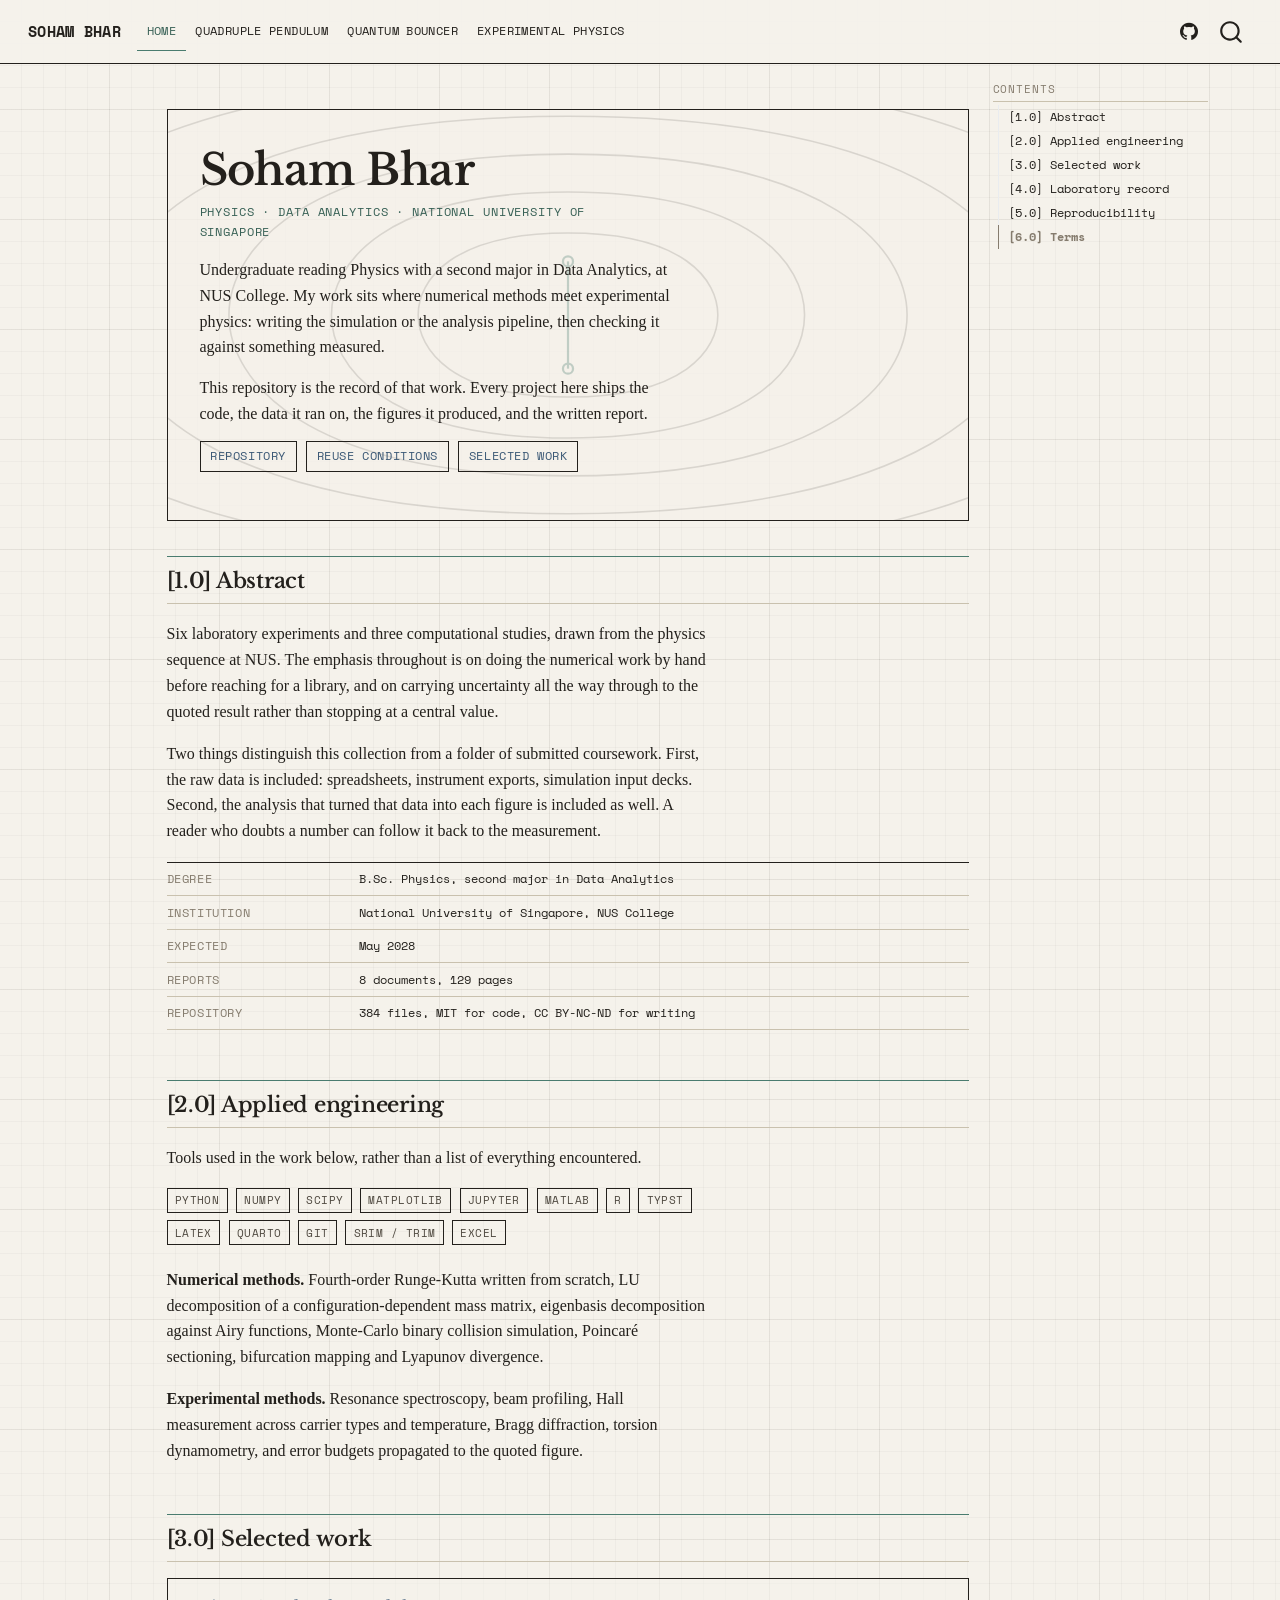
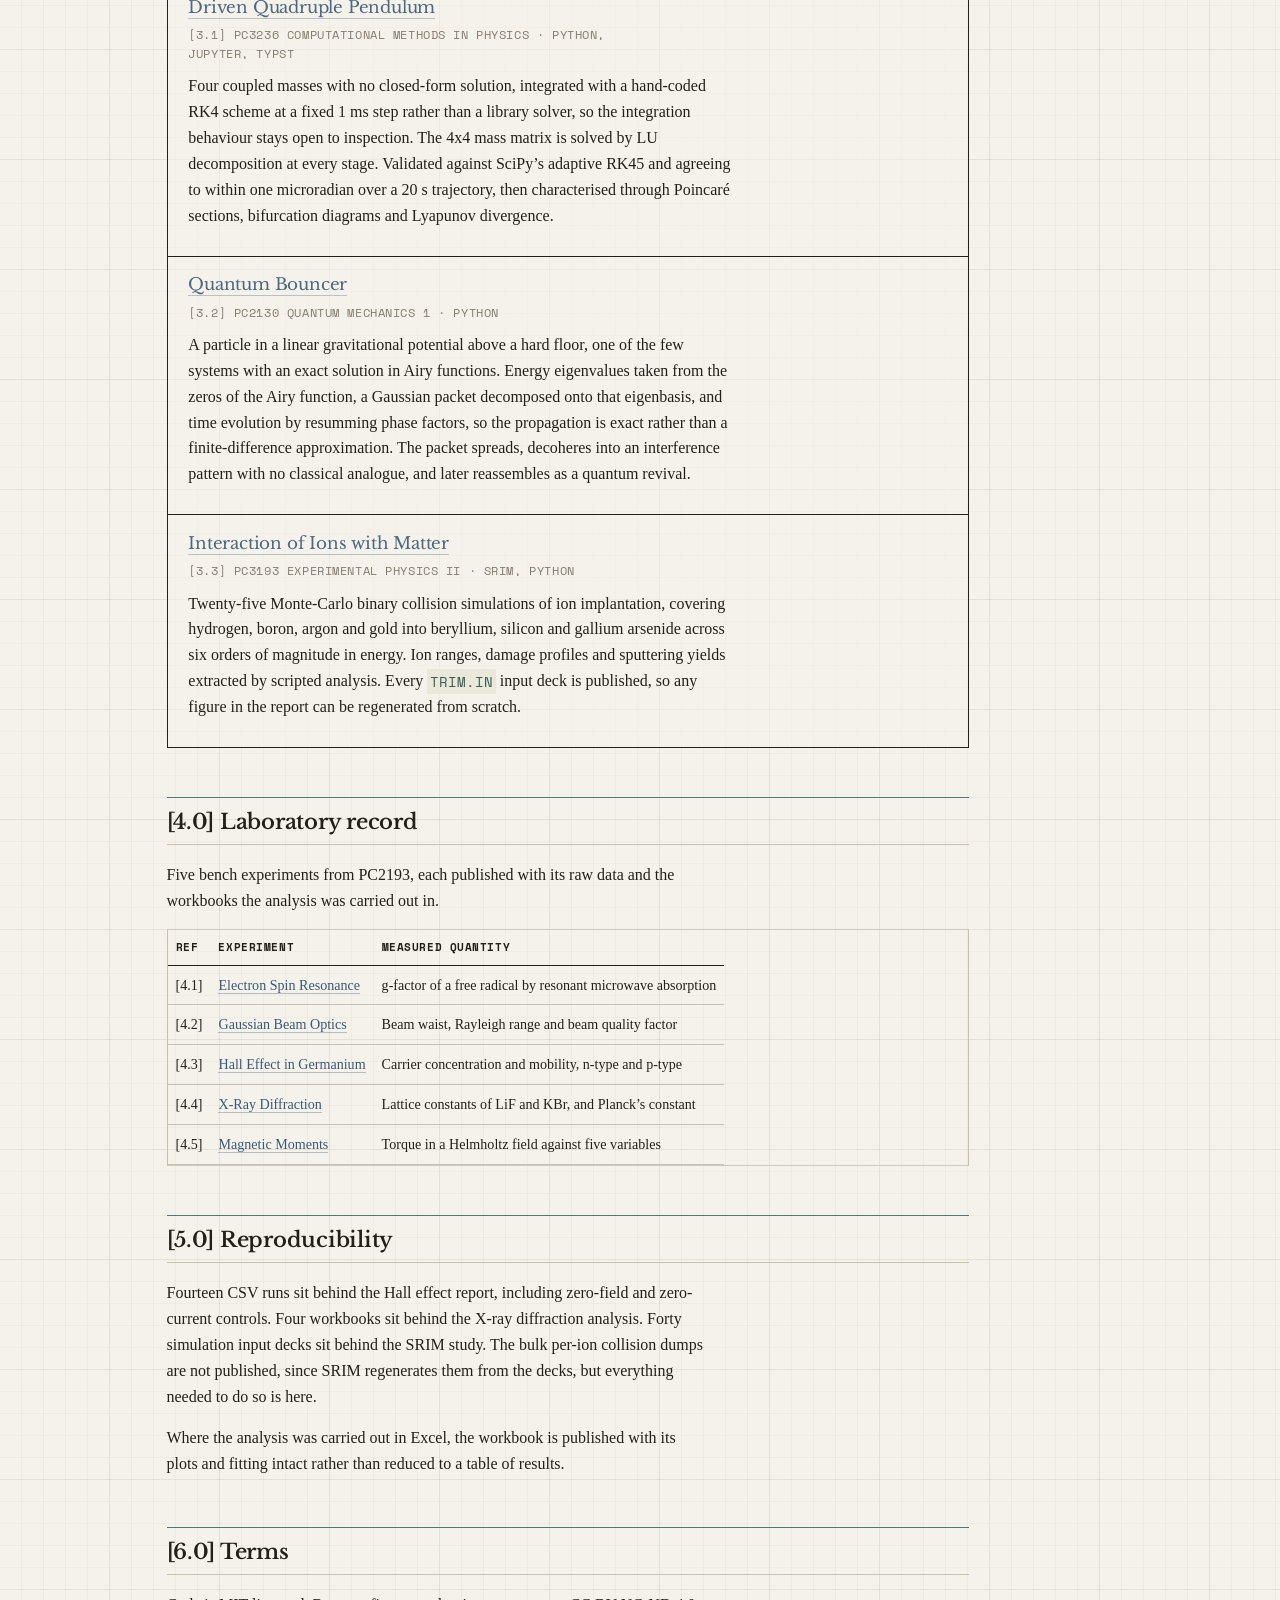
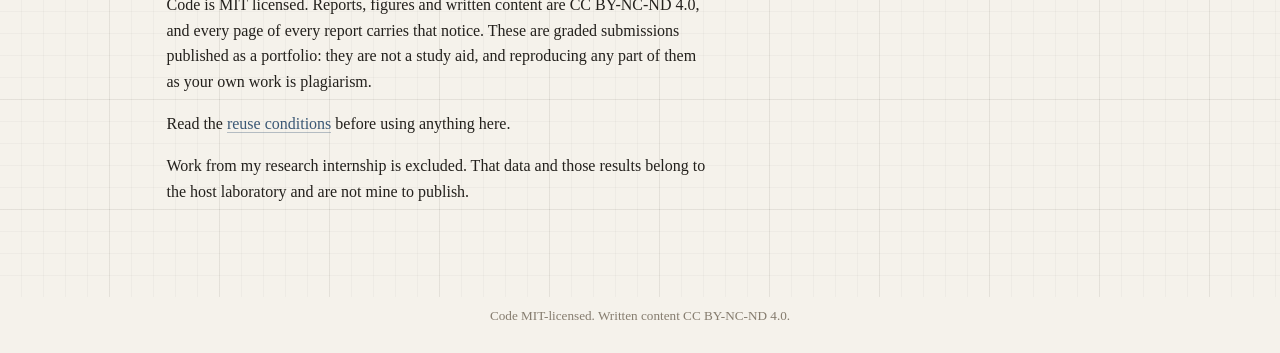
==== commit c2b49ce7: "Built site for gh-pages" ====
--- a/index.html
+++ b/index.html
@@ -45,7 +45,7 @@
 <link href="site_libs/quarto-html/quarto-syntax-highlighting-ecf344317f327f851264e1037ae5e1b5.css" rel="stylesheet" id="quarto-text-highlighting-styles">
 <script src="site_libs/bootstrap/bootstrap.min.js"></script>
 <link href="site_libs/bootstrap/bootstrap-icons.css" rel="stylesheet">
-<link href="site_libs/bootstrap/bootstrap-4ca007f3a6d79a87bb5058a75c5b479d.min.css" rel="stylesheet" append-hash="true" id="quarto-bootstrap" data-mode="light">
+<link href="site_libs/bootstrap/bootstrap-739c3afdf3b0d1ec44932ff8637ce993.min.css" rel="stylesheet" append-hash="true" id="quarto-bootstrap" data-mode="light">
 <script id="quarto-search-options" type="application/json">{
   "location": "navbar",
   "copy-button": false,
@@ -76,6 +76,7 @@
 <link rel="preconnect" href="https://fonts.googleapis.com">
 <link rel="preconnect" href="https://fonts.gstatic.com" crossorigin="">
 <link rel="stylesheet" href="https://fonts.googleapis.com/css2?family=Libre+Baskerville:ital,wght@0,400;0,700;1,400&amp;family=Space+Mono:ital,wght@0,400;0,700;1,400&amp;display=swap">
+<script>document.documentElement.className += " has-js";</script>
 
 
 <link rel="stylesheet" href="styles.css">
@@ -139,7 +140,12 @@
   <ul>
   <li><a href="#10-abstract" id="toc-10-abstract" class="nav-link active" data-scroll-target="#10-abstract">[1.0] Abstract</a></li>
   <li><a href="#20-applied-engineering" id="toc-20-applied-engineering" class="nav-link" data-scroll-target="#20-applied-engineering">[2.0] Applied engineering</a></li>
-  <li><a href="#30-selected-work" id="toc-30-selected-work" class="nav-link" data-scroll-target="#30-selected-work">[3.0] Selected work</a></li>
+  <li><a href="#30-selected-work" id="toc-30-selected-work" class="nav-link" data-scroll-target="#30-selected-work">[3.0] Selected work</a>
+  <ul class="collapse">
+  <li><a href="#driven-quadruple-pendulum" id="toc-driven-quadruple-pendulum" class="nav-link" data-scroll-target="#driven-quadruple-pendulum">Driven Quadruple Pendulum</a></li>
+  <li><a href="#quantum-bouncer" id="toc-quantum-bouncer" class="nav-link" data-scroll-target="#quantum-bouncer">Quantum Bouncer</a></li>
+  <li><a href="#interaction-of-ions-with-matter" id="toc-interaction-of-ions-with-matter" class="nav-link" data-scroll-target="#interaction-of-ions-with-matter">Interaction of Ions with Matter</a></li>
+  </ul></li>
   <li><a href="#40-laboratory-record" id="toc-40-laboratory-record" class="nav-link" data-scroll-target="#40-laboratory-record">[4.0] Laboratory record</a></li>
   <li><a href="#50-reproducibility" id="toc-50-reproducibility" class="nav-link" data-scroll-target="#50-reproducibility">[5.0] Reproducibility</a></li>
   <li><a href="#60-terms" id="toc-60-terms" class="nav-link" data-scroll-target="#60-terms">[6.0] Terms</a></li>
@@ -170,7 +176,6 @@
 </div>
 <section id="10-abstract" class="level2">
 <h2 class="anchored" data-anchor-id="10-abstract">[1.0] Abstract</h2>
-<div class="reveal">
 <p>Six laboratory experiments and three computational studies, drawn from the physics sequence at NUS. The emphasis throughout is on doing the numerical work by hand before reaching for a library, and on carrying uncertainty all the way through to the quoted result rather than stopping at a central value.</p>
 <p>Two things distinguish this collection from a folder of submitted coursework. First, the raw data is included: spreadsheets, instrument exports, simulation input decks. Second, the analysis that turned that data into each figure is included as well. A reader who doubts a number can follow it back to the measurement.</p>
 <div class="spec">
@@ -190,20 +195,16 @@
 <span class="k">Repository</span><span class="v">384 files, MIT for code, CC BY-NC-ND for writing</span>
 </div>
 </div>
-</div>
 </section>
 <section id="20-applied-engineering" class="level2">
 <h2 class="anchored" data-anchor-id="20-applied-engineering">[2.0] Applied engineering</h2>
-<div class="reveal">
 <p>Tools used in the work below, rather than a list of everything encountered.</p>
 <p><span class="tag">Python</span> <span class="tag">NumPy</span> <span class="tag">SciPy</span> <span class="tag">Matplotlib</span> <span class="tag">Jupyter</span> <span class="tag">MATLAB</span> <span class="tag">R</span> <span class="tag">Typst</span> <span class="tag">LaTeX</span> <span class="tag">Quarto</span> <span class="tag">Git</span> <span class="tag">SRIM / TRIM</span> <span class="tag">Excel</span></p>
 <p><strong>Numerical methods.</strong> Fourth-order Runge-Kutta written from scratch, LU decomposition of a configuration-dependent mass matrix, eigenbasis decomposition against Airy functions, Monte-Carlo binary collision simulation, Poincaré sectioning, bifurcation mapping and Lyapunov divergence.</p>
 <p><strong>Experimental methods.</strong> Resonance spectroscopy, beam profiling, Hall measurement across carrier types and temperature, Bragg diffraction, torsion dynamometry, and error budgets propagated to the quoted figure.</p>
-</div>
 </section>
 <section id="30-selected-work" class="level2">
 <h2 class="anchored" data-anchor-id="30-selected-work">[3.0] Selected work</h2>
-<div class="reveal">
 <section id="driven-quadruple-pendulum" class="level3 entry">
 <h3 class="anchored" data-anchor-id="driven-quadruple-pendulum"><a href="./projects/quadruple-pendulum/index.html">Driven Quadruple Pendulum</a></h3>
 <div class="meta">
@@ -225,11 +226,9 @@
 </div>
 <p>Twenty-five Monte-Carlo binary collision simulations of ion implantation, covering hydrogen, boron, argon and gold into beryllium, silicon and gallium arsenide across six orders of magnitude in energy. Ion ranges, damage profiles and sputtering yields extracted by scripted analysis. Every <code>TRIM.IN</code> input deck is published, so any figure in the report can be regenerated from scratch.</p>
 </section>
-</div>
 </section>
 <section id="40-laboratory-record" class="level2">
 <h2 class="anchored" data-anchor-id="40-laboratory-record">[4.0] Laboratory record</h2>
-<div class="reveal">
 <p>Five bench experiments from PC2193, each published with its raw data and the workbooks the analysis was carried out in.</p>
 <table class="caption-top table">
 <thead>
@@ -267,22 +266,17 @@
 </tr>
 </tbody>
 </table>
-</div>
 </section>
 <section id="50-reproducibility" class="level2">
 <h2 class="anchored" data-anchor-id="50-reproducibility">[5.0] Reproducibility</h2>
-<div class="reveal">
 <p>Fourteen CSV runs sit behind the Hall effect report, including zero-field and zero-current controls. Four workbooks sit behind the X-ray diffraction analysis. Forty simulation input decks sit behind the SRIM study. The bulk per-ion collision dumps are not published, since SRIM regenerates them from the decks, but everything needed to do so is here.</p>
 <p>Where the analysis was carried out in Excel, the workbook is published with its plots and fitting intact rather than reduced to a table of results.</p>
-</div>
 </section>
 <section id="60-terms" class="level2">
 <h2 class="anchored" data-anchor-id="60-terms">[6.0] Terms</h2>
-<div class="reveal">
 <p>Code is MIT licensed. Reports, figures and written content are CC BY-NC-ND 4.0, and every page of every report carries that notice. These are graded submissions published as a portfolio: they are not a study aid, and reproducing any part of them as your own work is plagiarism.</p>
 <p>Read the <a href="https://github.com/Soham-Bhar/projects/blob/main/DISCLAIMER.md">reuse conditions</a> before using anything here.</p>
 <p>Work from my research internship is excluded. That data and those results belong to the host laboratory and are not mine to publish.</p>
-</div>
 
 
 </section>
@@ -710,7 +704,7 @@
   var reduce = window.matchMedia &&
                window.matchMedia('(prefers-reduced-motion: reduce)').matches;
 
-  var targets = document.querySelectorAll('main h2, .reveal');
+  var targets = document.querySelectorAll('main h2, .entry');
   if (!targets.length) return;
 
   // No IntersectionObserver, or motion declined: show everything immediately.
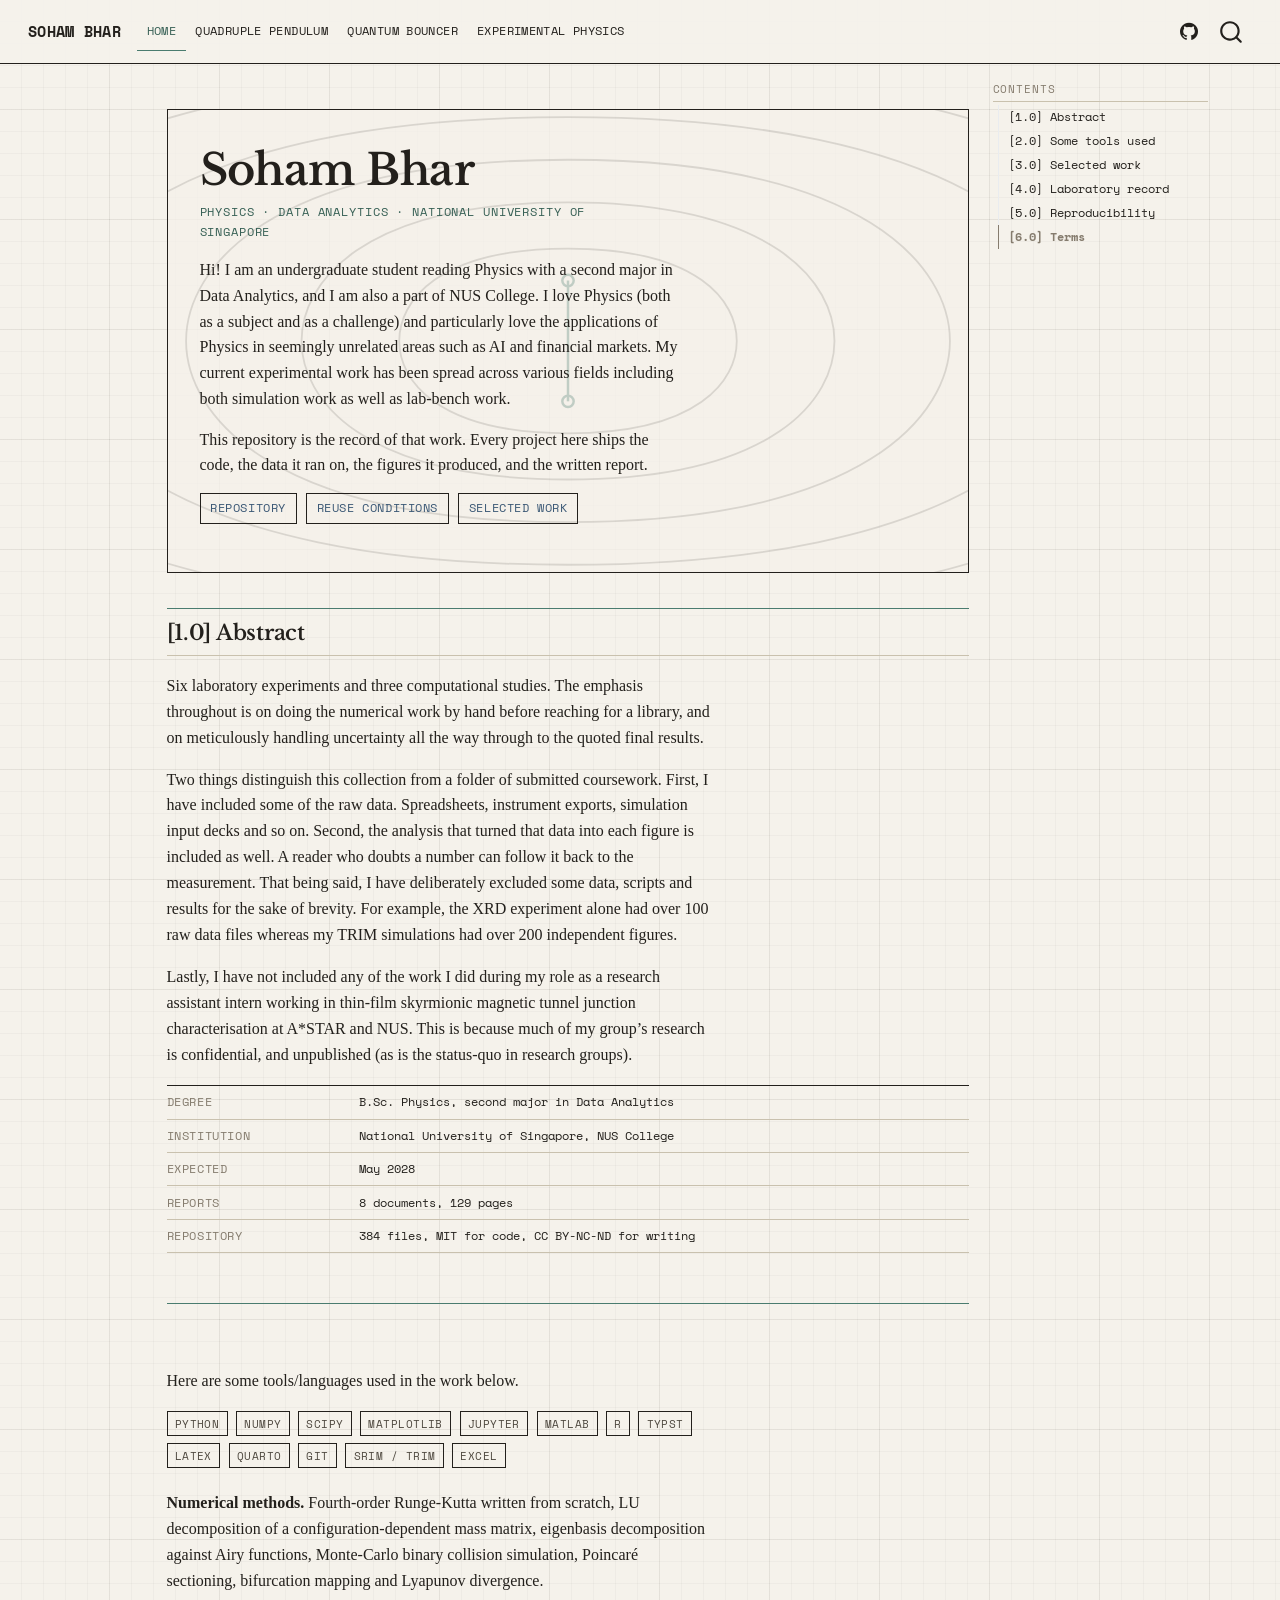
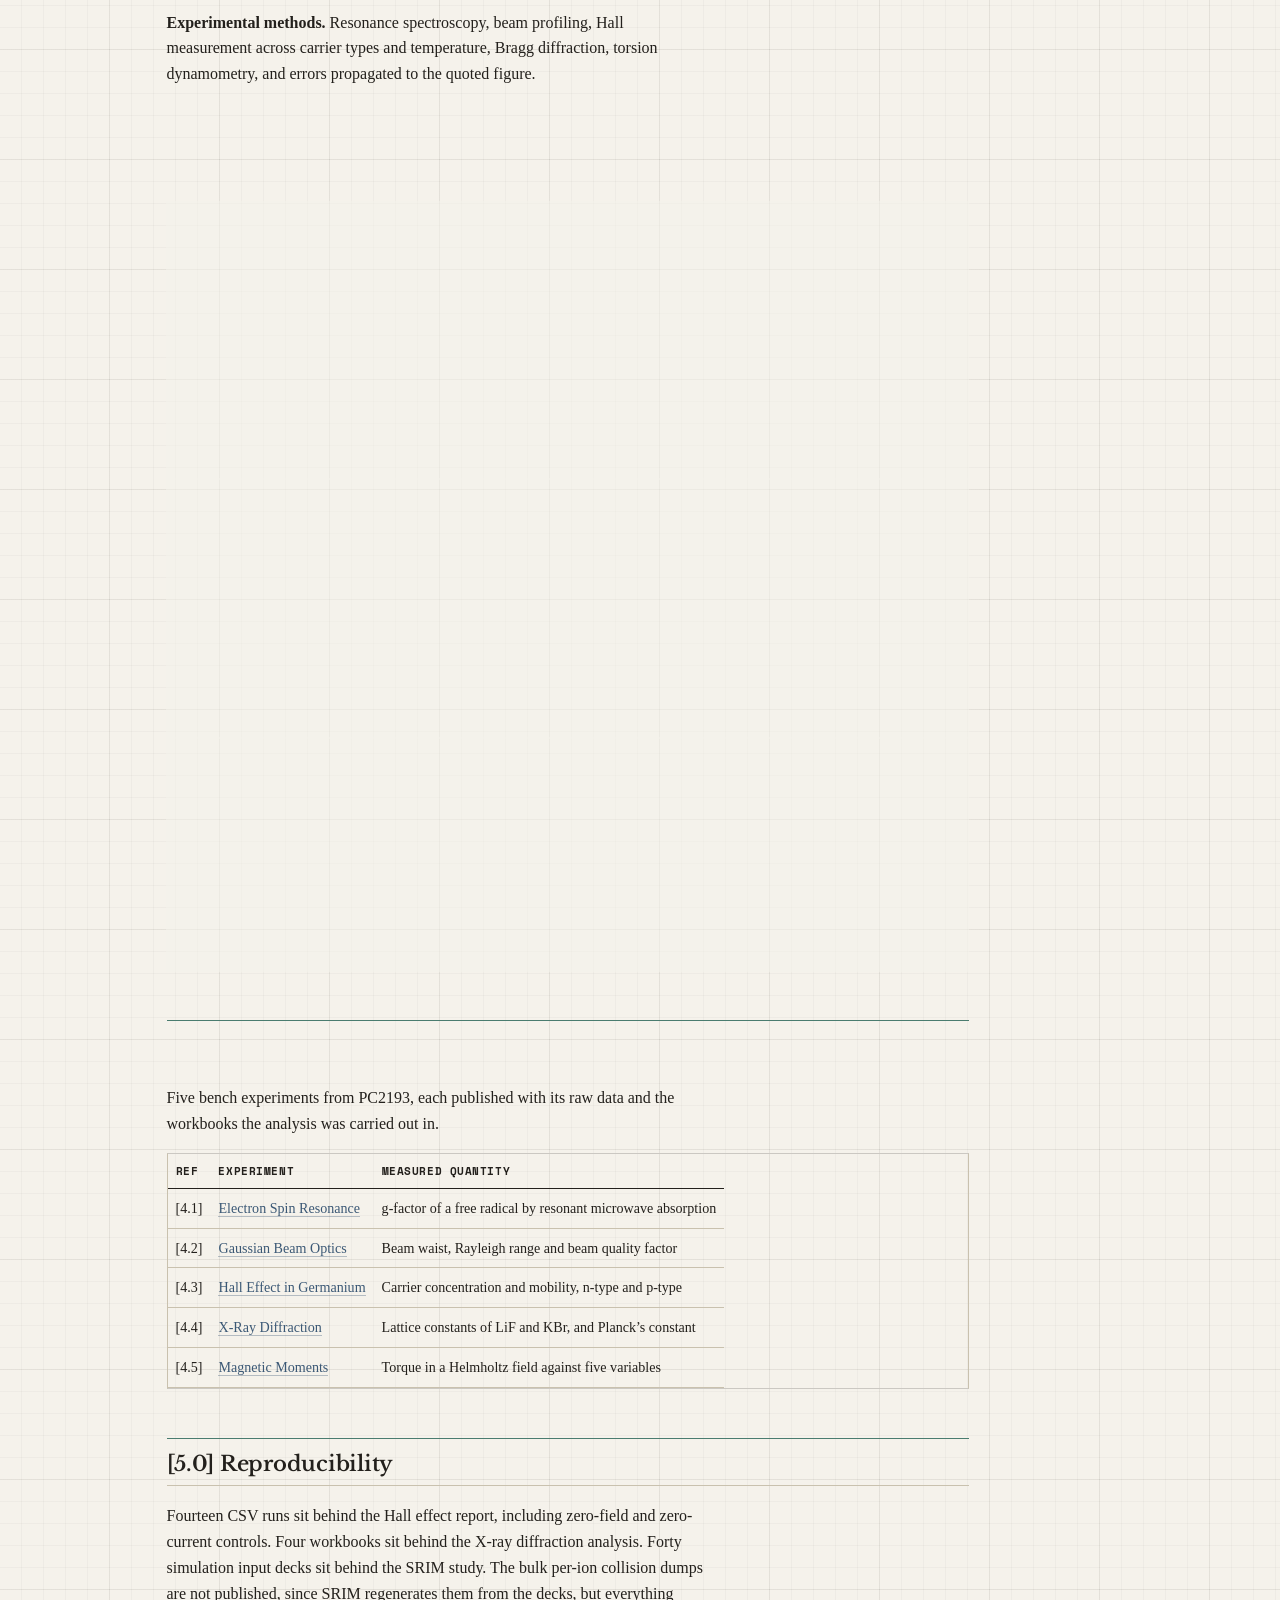
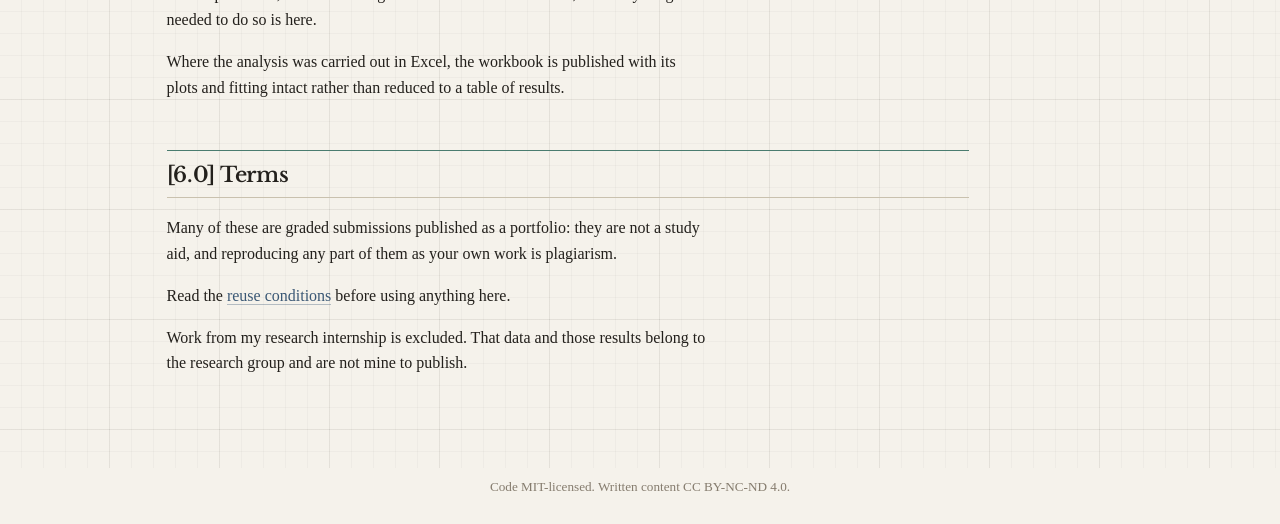
==== commit 1028003c: "Built site for gh-pages" ====
--- a/index.html
+++ b/index.html
@@ -45,7 +45,7 @@
 <link href="site_libs/quarto-html/quarto-syntax-highlighting-ecf344317f327f851264e1037ae5e1b5.css" rel="stylesheet" id="quarto-text-highlighting-styles">
 <script src="site_libs/bootstrap/bootstrap.min.js"></script>
 <link href="site_libs/bootstrap/bootstrap-icons.css" rel="stylesheet">
-<link href="site_libs/bootstrap/bootstrap-739c3afdf3b0d1ec44932ff8637ce993.min.css" rel="stylesheet" append-hash="true" id="quarto-bootstrap" data-mode="light">
+<link href="site_libs/bootstrap/bootstrap-5ed77a1d6fcac1cadb5f324e93f44619.min.css" rel="stylesheet" append-hash="true" id="quarto-bootstrap" data-mode="light">
 <script id="quarto-search-options" type="application/json">{
   "location": "navbar",
   "copy-button": false,
@@ -76,7 +76,6 @@
 <link rel="preconnect" href="https://fonts.googleapis.com">
 <link rel="preconnect" href="https://fonts.gstatic.com" crossorigin="">
 <link rel="stylesheet" href="https://fonts.googleapis.com/css2?family=Libre+Baskerville:ital,wght@0,400;0,700;1,400&amp;family=Space+Mono:ital,wght@0,400;0,700;1,400&amp;display=swap">
-<script>document.documentElement.className += " has-js";</script>
 
 
 <link rel="stylesheet" href="styles.css">
@@ -139,7 +138,7 @@
    
   <ul>
   <li><a href="#10-abstract" id="toc-10-abstract" class="nav-link active" data-scroll-target="#10-abstract">[1.0] Abstract</a></li>
-  <li><a href="#20-applied-engineering" id="toc-20-applied-engineering" class="nav-link" data-scroll-target="#20-applied-engineering">[2.0] Applied engineering</a></li>
+  <li><a href="#20-some-tools-used" id="toc-20-some-tools-used" class="nav-link" data-scroll-target="#20-some-tools-used">[2.0] Some tools used</a></li>
   <li><a href="#30-selected-work" id="toc-30-selected-work" class="nav-link" data-scroll-target="#30-selected-work">[3.0] Selected work</a>
   <ul class="collapse">
   <li><a href="#driven-quadruple-pendulum" id="toc-driven-quadruple-pendulum" class="nav-link" data-scroll-target="#driven-quadruple-pendulum">Driven Quadruple Pendulum</a></li>
@@ -167,7 +166,7 @@
 <div class="role">
 <p>Physics · Data Analytics · National University of Singapore</p>
 </div>
-<p>Undergraduate reading Physics with a second major in Data Analytics, at NUS College. My work sits where numerical methods meet experimental physics: writing the simulation or the analysis pipeline, then checking it against something measured.</p>
+<p>Hi! I am an undergraduate student reading Physics with a second major in Data Analytics, and I am also a part of NUS College. I love Physics (both as a subject and as a challenge) and particularly love the applications of Physics in seemingly unrelated areas such as AI and financial markets. My current experimental work has been spread across various fields including both simulation work as well as lab-bench work.</p>
 <p>This repository is the record of that work. Every project here ships the code, the data it ran on, the figures it produced, and the written report.</p>
 <div class="hero-links">
 <p><a href="https://github.com/Soham-Bhar/projects">Repository</a> <a href="https://github.com/Soham-Bhar/projects/blob/main/DISCLAIMER.md">Reuse conditions</a> <a href="#30-selected-work">Selected work</a></p>
@@ -176,8 +175,9 @@
 </div>
 <section id="10-abstract" class="level2">
 <h2 class="anchored" data-anchor-id="10-abstract">[1.0] Abstract</h2>
-<p>Six laboratory experiments and three computational studies, drawn from the physics sequence at NUS. The emphasis throughout is on doing the numerical work by hand before reaching for a library, and on carrying uncertainty all the way through to the quoted result rather than stopping at a central value.</p>
-<p>Two things distinguish this collection from a folder of submitted coursework. First, the raw data is included: spreadsheets, instrument exports, simulation input decks. Second, the analysis that turned that data into each figure is included as well. A reader who doubts a number can follow it back to the measurement.</p>
+<p>Six laboratory experiments and three computational studies. The emphasis throughout is on doing the numerical work by hand before reaching for a library, and on meticulously handling uncertainty all the way through to the quoted final results.</p>
+<p>Two things distinguish this collection from a folder of submitted coursework. First, I have included some of the raw data. Spreadsheets, instrument exports, simulation input decks and so on. Second, the analysis that turned that data into each figure is included as well. A reader who doubts a number can follow it back to the measurement. That being said, I have deliberately excluded some data, scripts and results for the sake of brevity. For example, the XRD experiment alone had over 100 raw data files whereas my TRIM simulations had over 200 independent figures.</p>
+<p>Lastly, I have not included any of the work I did during my role as a research assistant intern working in thin-film skyrmionic magnetic tunnel junction characterisation at A*STAR and NUS. This is because much of my group’s research is confidential, and unpublished (as is the status-quo in research groups).</p>
 <div class="spec">
 <div>
 <span class="k">Degree</span><span class="v">B.Sc. Physics, second major in Data Analytics</span>
@@ -196,12 +196,12 @@
 </div>
 </div>
 </section>
-<section id="20-applied-engineering" class="level2">
-<h2 class="anchored" data-anchor-id="20-applied-engineering">[2.0] Applied engineering</h2>
-<p>Tools used in the work below, rather than a list of everything encountered.</p>
+<section id="20-some-tools-used" class="level2">
+<h2 class="anchored" data-anchor-id="20-some-tools-used">[2.0] Some tools used</h2>
+<p>Here are some tools/languages used in the work below.</p>
 <p><span class="tag">Python</span> <span class="tag">NumPy</span> <span class="tag">SciPy</span> <span class="tag">Matplotlib</span> <span class="tag">Jupyter</span> <span class="tag">MATLAB</span> <span class="tag">R</span> <span class="tag">Typst</span> <span class="tag">LaTeX</span> <span class="tag">Quarto</span> <span class="tag">Git</span> <span class="tag">SRIM / TRIM</span> <span class="tag">Excel</span></p>
 <p><strong>Numerical methods.</strong> Fourth-order Runge-Kutta written from scratch, LU decomposition of a configuration-dependent mass matrix, eigenbasis decomposition against Airy functions, Monte-Carlo binary collision simulation, Poincaré sectioning, bifurcation mapping and Lyapunov divergence.</p>
-<p><strong>Experimental methods.</strong> Resonance spectroscopy, beam profiling, Hall measurement across carrier types and temperature, Bragg diffraction, torsion dynamometry, and error budgets propagated to the quoted figure.</p>
+<p><strong>Experimental methods.</strong> Resonance spectroscopy, beam profiling, Hall measurement across carrier types and temperature, Bragg diffraction, torsion dynamometry, and errors propagated to the quoted figure.</p>
 </section>
 <section id="30-selected-work" class="level2">
 <h2 class="anchored" data-anchor-id="30-selected-work">[3.0] Selected work</h2>
@@ -210,7 +210,7 @@
 <div class="meta">
 <p>[3.1] PC3236 Computational Methods in Physics · Python, Jupyter, Typst</p>
 </div>
-<p>Four coupled masses with no closed-form solution, integrated with a hand-coded RK4 scheme at a fixed 1 ms step rather than a library solver, so the integration behaviour stays open to inspection. The 4x4 mass matrix is solved by LU decomposition at every stage. Validated against SciPy’s adaptive RK45 and agreeing to within one microradian over a 20 s trajectory, then characterised through Poincaré sections, bifurcation diagrams and Lyapunov divergence.</p>
+<p>Four coupled masses with no closed-form solution, numerically integrated with a hand-coded RK4 scheme at a fixed 1 ms step rather than a library solver, so the integration behaviour stays open to inspection. The 4x4 mass matrix is solved by LU decomposition at every stage. Validated against SciPy’s adaptive RK45 and agreeing to within one microradian over a 20 s trajectory, then characterised through Poincaré sections, bifurcation diagrams and Lyapunov divergence.</p>
 </section>
 <section id="quantum-bouncer" class="level3 entry">
 <h3 class="anchored" data-anchor-id="quantum-bouncer"><a href="./projects/quantum-bouncer/index.html">Quantum Bouncer</a></h3>
@@ -274,9 +274,9 @@
 </section>
 <section id="60-terms" class="level2">
 <h2 class="anchored" data-anchor-id="60-terms">[6.0] Terms</h2>
-<p>Code is MIT licensed. Reports, figures and written content are CC BY-NC-ND 4.0, and every page of every report carries that notice. These are graded submissions published as a portfolio: they are not a study aid, and reproducing any part of them as your own work is plagiarism.</p>
+<p>Many of these are graded submissions published as a portfolio: they are not a study aid, and reproducing any part of them as your own work is plagiarism.</p>
 <p>Read the <a href="https://github.com/Soham-Bhar/projects/blob/main/DISCLAIMER.md">reuse conditions</a> before using anything here.</p>
-<p>Work from my research internship is excluded. That data and those results belong to the host laboratory and are not mine to publish.</p>
+<p>Work from my research internship is excluded. That data and those results belong to the research group and are not mine to publish.</p>
 
 
 </section>
@@ -707,6 +707,11 @@
   var targets = document.querySelectorAll('main h2, .entry');
   if (!targets.length) return;
 
+  // Hide the cards only now, with JS confirmed running to reveal them.
+  document.querySelectorAll('.entry').forEach(function (el) {
+    el.classList.add('pending');
+  });
+
   // No IntersectionObserver, or motion declined: show everything immediately.
   if (reduce || !('IntersectionObserver' in window)) {
     targets.forEach(function (el) { el.classList.add('is-in'); });
